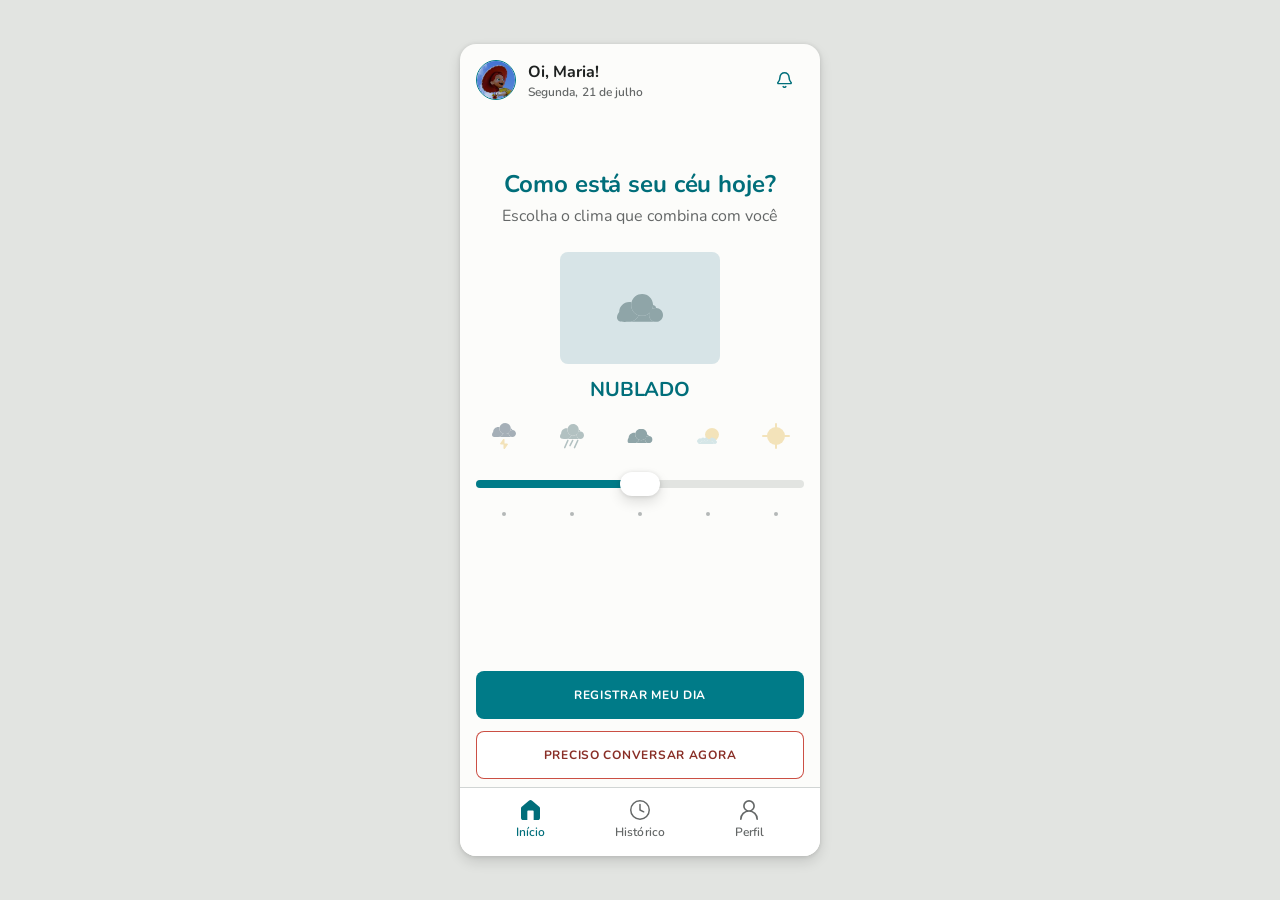
==== index.html @ e73f91fc "Initial prototype of Nexus student app Static HTML/CSS/JS prototype with design system theme layers," ====
<!DOCTYPE html>
<html lang="pt-BR">
  <head>
    <meta charset="utf-8" />
    <meta name="viewport" content="width=device-width, initial-scale=1, viewport-fit=cover" />
    <title>Nexus · App do aluno — protótipo</title>

    <link rel="preconnect" href="https://fonts.googleapis.com" />
    <link rel="preconnect" href="https://fonts.gstatic.com" crossorigin />
    <link
      href="https://fonts.googleapis.com/css2?family=Nunito:wght@400;600;700;800&display=swap"
      rel="stylesheet"
    />

    <!-- Camadas do sistema, na ordem do contrato: primitives -> semantic ->
         tipografia da superfície. O app é Nunito; typography-dashboard.css
         NÃO entra aqui, é outro produto. -->
    <link rel="stylesheet" href="theme/primitives.css" />
    <link rel="stylesheet" href="theme/semantic.css" />
    <link rel="stylesheet" href="theme/typography-app.css" />
    <link rel="stylesheet" href="theme/illustration.css" />
    <link rel="stylesheet" href="styles/app.css" />
  </head>

  <body>
    <div class="device">
      <div class="app">
        <!-- ============================================================
             Início
             ============================================================ -->
        <section class="screen" id="screen-inicio" data-screen="inicio" data-active>
          <div class="screen__body">
            <!-- Vista 1: escolher o clima -->
            <div class="view" data-view="picker">
            <header class="app-bar">
              <div class="app-bar__identity">
                <div class="avatar avatar--photo" aria-hidden="true">
                  <img src="assets/img/avatar-maria.jpg" alt="" />
                </div>
                <div class="app-bar__greeting">
                  <span class="app-heading-3">Oi, Maria!</span>
                  <span class="app-bar__date app-caption-md" id="today">Segunda, 21 de julho</span>
                </div>
              </div>
              <button class="btn btn--tertiary" type="button" data-action="notifications" aria-label="Notificações">
                <span class="icon icon--bell" aria-hidden="true"></span>
              </button>
            </header>

            <div class="checkin">
              <div class="checkin__main">
                <div class="checkin__intro">
                  <h1 class="checkin__title app-heading-1">Como está seu céu hoje?</h1>
                  <p class="checkin__subtitle app-body-md">
                    Escolha o clima que combina com você
                  </p>
                </div>

                <div class="checkin__picker">
                  <div class="checkin__state">
                    <!-- data-sky é setado por setStep(). Ele muda o peso do
                         fundo e o tipo de luz do card: a escada vai de
                         tempestade (mais fechado, luz só no raio) até céu
                         limpo (mais claro, luz voltando sempre).
                         O valor escrito aqui é o do meio da fila, que é
                         onde a página abre — evita o pisca antes do JS. -->
                    <div class="checkin__card" data-sky="cloudy">
                      <span class="checkin__sky" aria-hidden="true"></span>
                      <span class="checkin__shine" aria-hidden="true"></span>
                      <span class="weather weather--lg" data-weather-slot="current" data-size="lg"></span>
                    </div>
                    <p class="checkin__label app-heading-2" id="weather-label">Nublado</p>
                  </div>

                  <div class="checkin__control">
                    <div class="weather-row" id="weather-row"></div>

                    <!-- Slider, 158:71. O que recebe o toque é o frame de 48. -->
                    <div class="slider">
                      <div
                        class="slider__touch"
                        id="slider"
                        role="slider"
                        tabindex="0"
                        aria-label="Como está o seu céu hoje"
                        aria-valuemin="1"
                        aria-valuemax="5"
                        aria-valuenow="3"
                        aria-valuetext="Nublado"
                      >
                        <div class="slider__track"><div class="slider__fill" id="slider-fill"></div></div>
                        <div class="slider__knob" id="slider-knob"></div>
                      </div>
                      <div class="slider__steps" aria-hidden="true">
                        <span class="slider__step"></span>
                        <span class="slider__step"></span>
                        <span class="slider__step"></span>
                        <span class="slider__step"></span>
                        <span class="slider__step"></span>
                      </div>
                    </div>
                  </div>
                </div>
              </div>

              <div class="checkin__actions">
                <button class="btn btn--primary btn--block app-label-sm" type="button" data-action="register">
                  Registrar meu dia
                </button>
                <button class="btn btn--critical btn--block app-label-sm" type="button" data-action="sos">
                  Preciso conversar agora
                </button>
              </div>
            </div>
            </div>

            <!-- ------------------------------------------------------
                 Vista 2: comentário opcional — 205:716

                 Entra de baixo para cima por cima da vista anterior. É
                 etapa, não modal: a Tab Bar continua acessível e não há
                 fundo escurecido.
                 ------------------------------------------------------ -->
            <div class="view view--comment" data-view="comment" hidden>
              <div class="comment__bar">
                <button class="btn btn--tertiary app-label-sm" type="button" data-action="comment-skip">
                  Pular
                </button>
              </div>

              <div class="comment__field">
                <div class="comment__text">
                  <h1 class="comment__title app-heading-2" id="comment-title">
                    Deseja compartilhar algo que aconteceu nos últimos dias?
                  </h1>
                  <p class="comment__hint app-body-md">
                    Diminua o brilho do celular caso precise de mais privacidade
                  </p>
                </div>
                <div class="comment__input">
                  <textarea
                    class="textarea app-body-md"
                    id="comment-input"
                    rows="4"
                    aria-labelledby="comment-title"
                    aria-describedby="comment-status"
                    placeholder="Use suas próprias palavras, sinta-se livre para compartilhar"
                  ></textarea>
                  <!-- Disabled não é só cor: o porquê tem que estar em texto.
                       Fica colado no campo, não no botão: é o campo que
                       destrava o envio. -->
                  <p class="comment__status app-caption-md" id="comment-status">
                    Escreva uma mensagem para liberar o envio
                  </p>
                </div>
              </div>

              <div class="comment__submit">
                <button
                  class="btn btn--primary btn--block app-label-sm"
                  type="button"
                  data-action="comment-send"
                  id="comment-send"
                  disabled
                >
                  Enviar comentário
                </button>
              </div>
            </div>

            <!-- Vista 3: confirmado — 205:505

                 O palco da confirmação. Tudo que está aqui e não estava no
                 Figma é decoração de movimento — brilho, varredura de luz e
                 as três faíscas. Nada disso carrega informação: é tudo
                 aria-hidden e some inteiro em prefers-reduced-motion.

                 .done__orbit existe por um motivo técnico: a entrada e a
                 flutuação em loop são as duas transform, e duas animações
                 na mesma propriedade do mesmo elemento se anulam. Órbita
                 faz a entrada, a arte dentro dela flutua.

                 .done__escape é o que estoura PARA FORA do card. O
                 conteúdo dele é escrito pelo JS a cada registro porque
                 muda com o clima: faísca no céu limpo, nuvem e gota
                 conforme desce a rampa. -->
            <div class="done view" data-view="done" hidden>
              <div class="done__content">
                <div class="done__state">
                  <div class="done__stage" data-sky="clear">
                    <div class="done__card">
                      <span class="done__sky" aria-hidden="true"></span>
                      <span class="done__glow" aria-hidden="true"></span>
                      <span class="done__shine" aria-hidden="true"></span>
                      <span class="done__orbit">
                        <span class="weather weather--lg" data-weather-slot="done" data-size="lg"></span>
                      </span>
                    </div>
                    <span class="done__escape" id="done-escape" aria-hidden="true"></span>
                  </div>
                  <p class="done__label app-heading-2" id="done-label">Céu limpo</p>
                </div>

                <div class="done__text app-body-md">
                  <p>Seu dia foi registrado!</p>
                  <p id="done-streak">Já são 12 dias de sequência.<br />Parabéns pela força!</p>
                </div>

                <div class="done__actions">
                  <button class="btn btn--primary btn--block app-label-sm" type="button" data-action="home">
                    Retornar para o início
                  </button>
                  <button class="btn btn--tertiary btn--block app-label-sm" type="button" data-action="redo">
                    Mudar meu registro
                  </button>
                </div>
              </div>
            </div>
          </div>
        </section>

        <!-- ============================================================
             Histórico
             ============================================================ -->
        <section class="screen" id="screen-historico" data-screen="historico">
          <div class="screen__body">
            <!-- ------------------------------------------------------
                 Trava do histórico

                 O histórico é a única tela que guarda o passado: os
                 climas de todos os dias e os comentários escritos nos
                 dias ruins. O celular do aluno passa de mão em mão na
                 escola e em casa — por isso ESTA tela pede senha e as
                 outras não. Registrar o dia e pedir ajuda continuam a
                 um toque: o que se protege é o que já foi contado,
                 nunca o socorro.

                 Protótipo: a senha é 1234 e está no JS, à vista.
                 Isto é a maquete da trava, não a trava — na versão
                 real quem confere a senha é o servidor, e o que ele
                 guarda é o hash dela, nunca o número.
                 ------------------------------------------------------ -->
            <div class="vault" data-vault="lock">
              <div class="vault__intro">
                <span class="vault__badge" aria-hidden="true">
                  <span class="icon icon--md icon--lock"></span>
                </span>
                <h1 class="vault__title app-heading-2">Só você entra aqui</h1>
                <p class="vault__hint app-body-md">
                  Digite seus 4 números para abrir o histórico
                </p>
              </div>

              <div class="vault__entry">
                <!-- Os pontos são imagem de um valor só, não quatro
                     campos: por isso role="img" com o label reescrito a
                     cada tecla, em vez de quatro elementos que o leitor
                     de tela teria de percorrer. -->
                <div class="vault__dots" id="pin-dots" role="img" aria-label="Nenhum número digitado">
                  <span class="pin-dot"></span>
                  <span class="pin-dot"></span>
                  <span class="pin-dot"></span>
                  <span class="pin-dot"></span>
                </div>
                <!-- Reservado no layout desde o começo: o erro não pode
                     empurrar o teclado para baixo no exato momento em
                     que o dedo já está indo para a tecla. -->
                <p class="vault__status app-caption-md" id="pin-status"></p>
              </div>

              <div class="keypad" id="keypad" role="group" aria-label="Teclado numérico"></div>

              <button
                class="btn btn--tertiary btn--block app-label-sm"
                type="button"
                data-action="pin-forgot"
              >
                Esqueci minha senha
              </button>
            </div>

            <!-- A lista só existe depois da senha. Ela é quem rola,
                 não o corpo da tela: a trava tem altura fixa. -->
            <div class="vault vault--open" data-vault="list" hidden>
              <h1 class="section-title app-heading-1">Histórico</h1>
              <ul class="history" id="history-list"></ul>
            </div>
          </div>
        </section>

        <!-- ============================================================
             Perfil
             ============================================================ -->
        <section class="screen" id="screen-perfil" data-screen="perfil">
          <div class="screen__body">
            <h1 class="section-title app-heading-1">Perfil</h1>
            <div class="profile">
              <div class="profile__head">
                <div class="avatar avatar--photo" aria-hidden="true">
                  <img src="assets/img/avatar-maria.jpg" alt="" />
                </div>
                <div class="app-bar__greeting">
                  <span class="app-heading-2">Maria Souza</span>
                  <span class="app-bar__date app-caption-md">9º ano · Turma B</span>
                </div>
              </div>
              <div class="profile__rows">
                <div class="profile__row app-body-md">
                  <span>Psicóloga</span><span>Ana Ribeiro</span>
                </div>
                <div class="profile__row app-body-md">
                  <span>Próximo encontro</span><span>Quinta, 24 de julho</span>
                </div>
                <div class="profile__row app-body-md">
                  <span>Registros seguidos</span><span id="streak">4 dias</span>
                </div>
              </div>
              <button class="btn btn--critical btn--block app-label-sm" type="button" data-action="sos">
                Preciso conversar agora
              </button>
            </div>
          </div>
        </section>

        <!-- ============================================================
             Tab Bar — 155:28. Fora do container de margem: é borda a borda.
             ============================================================ -->
        <nav class="tab-bar" aria-label="Navegação principal">
          <button class="tab-item" type="button" data-tab="inicio" aria-current="page">
            <span class="icon icon--md icon--house" aria-hidden="true"></span>
            <span class="app-caption-md">Início</span>
          </button>
          <button class="tab-item" type="button" data-tab="historico">
            <span class="icon icon--md icon--clock" aria-hidden="true"></span>
            <span class="app-caption-md">Histórico</span>
          </button>
          <button class="tab-item" type="button" data-tab="perfil">
            <span class="icon icon--md icon--user" aria-hidden="true"></span>
            <span class="app-caption-md">Perfil</span>
          </button>
        </nav>
      </div>

      <!-- SOS — 253:611

           O pedido de ajuda não sai num toque só: o aluno escreve antes o
           que está acontecendo, e é esse texto que vai junto com o aviso
           para a psicóloga. Por isso o envio nasce desabilitado. -->
      <div class="sheet" id="sos" role="dialog" aria-modal="true" aria-labelledby="sos-title" aria-describedby="sos-body">
        <div class="sheet__panel">
          <div class="sheet__text">
            <h2 class="sheet__title app-heading-2" id="sos-title">Conversar agora</h2>
            <p class="sheet__body app-body-md" id="sos-body">
              Vamos avisar ao psicólogo responsável que você precisa conversar com ele(a).
            </p>
          </div>

          <div class="sheet__field">
            <p class="sheet__label app-body-md" id="sos-label">
              Antes disso, dê alguns detalhes sobre o que está acontecendo com você
            </p>
            <textarea
              class="textarea app-body-md"
              id="sos-input"
              rows="4"
              aria-labelledby="sos-label"
              aria-describedby="sos-status"
              placeholder="Use suas próprias palavras, sinta-se livre para compartilhar"
            ></textarea>
            <!-- Disabled não é só cor: o porquê tem que estar em texto. -->
            <p class="sheet__status app-caption-md" id="sos-status">
              Escreva uma mensagem para liberar o envio
            </p>
          </div>

          <div class="sheet__actions">
            <button
              class="btn btn--primary btn--block app-label-sm"
              type="button"
              data-action="sos-confirm"
              id="sos-send"
              disabled
            >
              Enviar mensagem
            </button>
            <button class="btn btn--tertiary btn--block app-label-sm" type="button" data-action="sos-close">
              Voltar
            </button>
          </div>
        </div>
      </div>

      <p class="visually-hidden" role="status" aria-live="polite" id="live"></p>
    </div>

    <script src="scripts/app.js"></script>
  </body>
</html>
---- theme/primitives.css ----
/* Primitives — Nexus
 * Gerado a partir das variáveis do Figma (collection Primitives, mode Default).
 * Camada base: valores crus. Não usar direto em componentes —
 * consumir via tokens semânticos.
 */

:root {
  /* ---------------------------------------------------------------
   * Color / Brand
   * --------------------------------------------------------------- */
  --brand-10: #f9fcfd;
  --brand-50: #e3eff1;
  --brand-100: #d3e8ea;
  --brand-200: #a7ccd2;
  --brand-300: #7bb1b9;
  --brand-400: #4d96a0;
  --brand-500: #007b88;
  --brand-600: #006e7a;
  --brand-700: #01616c;
  --brand-800: #01555e;
  --brand-900: #004950;
  --brand-1000: #003239;

  /* ---------------------------------------------------------------
   * Color / Neutral
   * --------------------------------------------------------------- */
  --neutral-0: #ffffff;
  --neutral-10: #fcfcfa;
  --neutral-50: #f5f3ef;
  --neutral-100: #e2e4e1;
  --neutral-200: #d1d5d4;
  --neutral-300: #b4b8b7;
  --neutral-400: #999c9c;
  --neutral-500: #7e8181;
  --neutral-600: #646767;
  --neutral-700: #4b4f4e;
  --neutral-800: #343736;
  --neutral-900: #1e2120;
  --neutral-1000: #0a0d0c;

  /* ---------------------------------------------------------------
   * Color / Green
   * --------------------------------------------------------------- */
  --green-10: #f9fdfa;
  --green-50: #d6ffdd;
  --green-100: #c1f1ca;
  --green-200: #a0d9ab;
  --green-300: #7dc08b;
  --green-400: #5ca96e;
  --green-500: #389252;
  --green-600: #297840;
  --green-700: #1b6031;
  --green-800: #0d4a22;
  --green-900: #023414;
  --green-1000: #001f06;

  /* ---------------------------------------------------------------
   * Color / Orange
   * --------------------------------------------------------------- */
  --orange-10: #fefbf7;
  --orange-50: #ffe9c2;
  --orange-100: #ffd6aa;
  --orange-200: #faba85;
  --orange-300: #e49b5d;
  --orange-400: #d07f32;
  --orange-500: #bb6300;
  --orange-600: #9b4f00;
  --orange-700: #7e3d00;
  --orange-800: #632c00;
  --orange-900: #481b00;
  --orange-1000: #2d0b00;

  /* ---------------------------------------------------------------
   * Color / Red
   * --------------------------------------------------------------- */
  --red-10: #fffaf9;
  --red-50: #ffe0d6;
  --red-100: #ffcdc2;
  --red-200: #ffaea2;
  --red-300: #f38e81;
  --red-400: #df6f62;
  --red-500: #cb4f44;
  --red-600: #a83d34;
  --red-700: #892e26;
  --red-800: #6c1e19;
  --red-900: #4f100c;
  --red-1000: #320302;

  /* ---------------------------------------------------------------
   * Number / Radius
   * --------------------------------------------------------------- */
  --radius-0: 0px;
  --radius-2: 2px;
  --radius-4: 4px;
  --radius-8: 8px;
  --radius-12: 12px;
  --radius-16: 16px;
  --radius-24: 24px;
  --radius-full: 9999px;

  /* ---------------------------------------------------------------
   * Number / Spacing
   * --------------------------------------------------------------- */
  --spacing-2: 2px;
  --spacing-4: 4px;
  --spacing-8: 8px;
  --spacing-10: 10px;
  --spacing-12: 12px;
  --spacing-16: 16px;
  --spacing-20: 20px;
  --spacing-24: 24px;
  --spacing-32: 32px;
  --spacing-40: 40px;
  --spacing-48: 48px;
  --spacing-64: 64px;
  --spacing-80: 80px;
  --spacing-96: 96px;
  --spacing-128: 128px;

  /* ---------------------------------------------------------------
   * Number / Breakpoint
   *
   * Único breakpoint do sistema. Até 16/08/2026 ele era o corte da
   * tipografia do dashboard — acima de 1024 valia o mode Desktop,
   * abaixo o Mobile. A escala virou única e a media query saiu, então
   * hoje NENHUM arquivo deste diretório consome este token.
   *
   * Fica porque `breakpoint/lg` continua na collection Primitives e o
   * layout do dashboard ainda vai precisar dele. Se voltar a ser usado
   * em media query, lembrar: CSS não aceita custom property ali, então
   * o 1024 vai aparecer literal e os dois precisam andar juntos.
   * --------------------------------------------------------------- */
  --breakpoint-lg: 1024px;
}
---- theme/typography-app.css ----
/* Typography · App — Nexus
 * Espelha 1:1 a collection "Typography · App" do Figma
 * (page DS - Foundations, board "App Typography Board" 97:2).
 *
 * Superfície: app do aluno e dos pais. Celular nativo + webapp. Nunito.
 * O dashboard do psicólogo NÃO usa nada daqui — ver typography-dashboard.css.
 *
 * Escala única: o app é só celular, não tem eixo de dispositivo.
 * Por isso não existe media query neste arquivo.
 *
 * REGRA DE NOME: caminho do Figma com "/" virando "-", com a superfície
 * na frente porque `size/body-md` também existe na collection do dashboard.
 */

:root {
  /* ---------------------------------------------------------------
   * font-family / font-weight
   *
   * São variables no Figma (`font-family/base`, `font-weight/*`,
   * bound em fontFamily/fontStyle nos 13 estilos). O valor no Figma é
   * o nome do estilo — na Nunito é "SemiBold"/"ExtraBold" SEM espaço,
   * diferente da Inter ("Semi Bold"). Por isso os pesos são variables
   * separadas por collection, e não um token compartilhado.
   * --------------------------------------------------------------- */
  --app-font-family-base: "Nunito", sans-serif;

  --app-font-weight-regular: 400;   /* Figma: Regular */
  --app-font-weight-semibold: 600;  /* Figma: SemiBold */
  --app-font-weight-bold: 700;      /* Figma: Bold */
  --app-font-weight-extrabold: 800; /* Figma: ExtraBold */

  /* ---------------------------------------------------------------
   * size
   * --------------------------------------------------------------- */
  --app-size-display-1: 40px;
  --app-size-display-2: 32px;
  --app-size-heading-1: 24px;
  --app-size-heading-2: 20px;
  /* Mesmo valor de `body-md`, e mesmo assim token próprio: heading-3 abre
     bloco e body-md corre no texto. Papéis diferentes não dividem token,
     senão mexer no tamanho do corpo arrasta o título junto. Fora da ordem
     decrescente da rampa de propósito — aqui a ordem é a dos nomes. */
  --app-size-heading-3: 16px;
  --app-size-body-lg: 18px;
  --app-size-body-md: 16px;
  --app-size-body-sm: 14px;
  --app-size-caption: 12px;

  /* ---------------------------------------------------------------
   * line-height
   * --------------------------------------------------------------- */
  --app-line-height-display-1: 48px;
  --app-line-height-display-2: 40px;
  --app-line-height-heading-1: 32px;
  --app-line-height-heading-2: 28px;
  --app-line-height-heading-3: 24px;
  --app-line-height-body-lg: 28px;
  --app-line-height-body-md: 24px;
  --app-line-height-body-sm: 20px;
  --app-line-height-caption: 16px;
}

/* -----------------------------------------------------------------
 * Estilos compostos
 *
 * `app/display/1` -> `.app-display-1`, `app/label/lg` -> `.app-label-lg`.
 *
 * Três pontos que não são arbitrários:
 *  - `.app-label-lg` é ExtraBold. É o peso do botão que dá o tom lúdico.
 *    Não usar em texto corrido.
 *  - `.app-caption-md` é SemiBold, não Regular. Em UI lúdica o texto
 *    pequeno precisa continuar firme.
 *  - `.app-label-sm` carrega `text-transform: uppercase`. Não é decoração:
 *    o estilo no Figma tem `textCase: UPPER`, então a regra é do token,
 *    não da tela. Não escrever o texto já em caixa alta no markup —
 *    quebra leitor de tela e impede voltar atrás em um lugar só.
 *
 * Piso de leitura do app: 14px. Nunito é mais macia que Inter em tamanho
 * pequeno — `--app-size-caption` (12px) só em texto curto e não essencial.
 * ----------------------------------------------------------------- */

.app-display-1,
.app-display-2,
.app-heading-1,
.app-heading-2,
.app-heading-3,
.app-body-lg,
.app-body-md,
.app-body-md-bold,
.app-body-sm,
.app-label-lg,
.app-label-md,
.app-label-sm,
.app-caption-md {
  font-family: var(--app-font-family-base);
}

.app-display-1 {
  font-weight: var(--app-font-weight-extrabold);
  font-size: var(--app-size-display-1);
  line-height: var(--app-line-height-display-1);
  letter-spacing: -0.015em;
}

.app-display-2 {
  font-weight: var(--app-font-weight-extrabold);
  font-size: var(--app-size-display-2);
  line-height: var(--app-line-height-display-2);
  letter-spacing: -0.01em;
}

.app-heading-1 {
  font-weight: var(--app-font-weight-bold);
  font-size: var(--app-size-heading-1);
  line-height: var(--app-line-height-heading-1);
  letter-spacing: -0.005em;
}

.app-heading-2 {
  font-weight: var(--app-font-weight-bold);
  font-size: var(--app-size-heading-2);
  line-height: var(--app-line-height-heading-2);
  letter-spacing: -0.0025em;
}

/* 16/24, o mesmo par de .app-body-md-bold — mas por tokens próprios, não
   pelos do corpo. O que separa os dois é o papel: heading abre bloco,
   body-md-bold enfatiza dentro do texto corrido. Coincidir hoje não é
   motivo para andarem amarrados amanhã.
   Este estilo nasceu depois da rampa, duplicado de `app/body/md-bold`, e
   por isso herdou os tokens do corpo — era o único da collection sem par
   próprio. Corrigido no Figma em 09/08/2026: `size/heading-3` e
   `line-height/heading-3` existem e o estilo está amarrado neles.
   Tracking 0: a rampa de título só fecha negativo acima de 20px. */
.app-heading-3 {
  font-weight: var(--app-font-weight-bold);
  font-size: var(--app-size-heading-3);
  line-height: var(--app-line-height-heading-3);
  letter-spacing: 0;
}

.app-body-lg {
  font-weight: var(--app-font-weight-regular);
  font-size: var(--app-size-body-lg);
  line-height: var(--app-line-height-body-lg);
  letter-spacing: 0;
}

.app-body-md {
  font-weight: var(--app-font-weight-regular);
  font-size: var(--app-size-body-md);
  line-height: var(--app-line-height-body-md);
  letter-spacing: 0;
}

.app-body-md-bold {
  font-weight: var(--app-font-weight-bold);
  font-size: var(--app-size-body-md);
  line-height: var(--app-line-height-body-md);
  letter-spacing: 0;
}

.app-body-sm {
  font-weight: var(--app-font-weight-regular);
  font-size: var(--app-size-body-sm);
  line-height: var(--app-line-height-body-sm);
  letter-spacing: 0;
}

.app-label-lg {
  font-weight: var(--app-font-weight-extrabold);
  font-size: var(--app-size-body-md);
  line-height: var(--app-line-height-body-md);
  letter-spacing: 0.005em;
}

.app-label-md {
  font-weight: var(--app-font-weight-bold);
  font-size: var(--app-size-body-sm);
  line-height: var(--app-line-height-body-sm);
  letter-spacing: 0.005em;
}

/* Único estilo do sistema com caixa alta obrigatória.
   Figma: app/label/sm, textCase UPPER. */
.app-label-sm {
  font-weight: var(--app-font-weight-bold);
  font-size: var(--app-size-caption);
  line-height: var(--app-line-height-caption);
  letter-spacing: 0.06em; /* Figma: +6% */
  text-transform: uppercase;
}

.app-caption-md {
  font-weight: var(--app-font-weight-semibold);
  font-size: var(--app-size-caption);
  line-height: var(--app-line-height-caption);
  letter-spacing: 0.005em;
}
---- theme/illustration.css ----
/* Illustration — Nexus
 * Espelha 1:1 a collection "Illustration" do Figma (mode Default).
 *
 * NÃO faz parte do contrato de interface. É a paleta das ilustrações de
 * clima do check-in (`Illustration / Weather`, 172:96) e de mais nada:
 * não usar cor de UI aqui, não usar estas cores em UI.
 *
 * As quatro nuvens são uma RAMPA DE SEVERIDADE — light → overcast →
 * rain → storm, escurecendo conforme o tempo piora. A mais clara é
 * brand/200: o céu mais leve é literalmente a marca. Mexer numa sem
 * mexer nas outras quebra a progressão.
 *
 * O amarelo do sol é o mesmo do raio da tempestade de propósito: é a
 * única luz que sobra no céu fechado.
 */

:root {
  --weather-sun: #e9c56d;

  --weather-cloud-light: #a7ccd2; /* = --brand-200 */
  --weather-cloud-overcast: #8fa5a8;
  --weather-cloud-rain: #5a7a7d;
  --weather-cloud-storm: #3d5467;
}
---- styles/app.css ----
/* Protótipo — App do aluno (Nexus)
 *
 * Consome APENAS a camada Semantic + Typography · App + Illustration.
 * Nenhum hex e nenhum px solto no lugar de var() — ver theme/README.md,
 * regra 4. As únicas medidas cruas aqui são as três que o próprio
 * sistema declara como geometria e não como espaçamento:
 *   · 44/48 de alvo de toque
 *   · 26 do padding lateral do Slider (recuo do knob + meio knob - meio ponto)
 *   · 12 do padding lateral da fila de clima (meio ícone alinhado ao knob)
 * ------------------------------------------------------------------ */

*,
*::before,
*::after {
  box-sizing: border-box;
}

html,
body {
  margin: 0;
  height: 100%;
}

body {
  background: var(--surface-muted);
  color: var(--text-primary);
  font-family: var(--app-font-family-base);
  -webkit-font-smoothing: antialiased;
  display: flex;
  align-items: center;
  justify-content: center;
}

button {
  font: inherit;
  color: inherit;
  margin: 0;
}

/* .checkin e .done são display:flex, e flex ganha do [hidden] do
   navegador. Sem isto as duas vistas aparecem empilhadas. */
[hidden] {
  display: none !important;
}

/* -------------------------------------------------------------------
 * Aparelho — só andaime de protótipo. Em 360 ou menos, some.
 * ------------------------------------------------------------------- */
.device {
  width: 360px;
  height: 812px;
  background: var(--surface-page);
  overflow: hidden;
  position: relative;
  border-radius: var(--radius-lg);
  box-shadow: var(--elevation-sm);
}

@media (max-width: 400px), (max-height: 840px) {
  .device {
    width: 100%;
    height: 100%;
    border-radius: var(--radius-none);
    box-shadow: none;
  }
}

/* -------------------------------------------------------------------
 * Estrutura da tela
 *
 * O respiro lateral é aplicado UMA vez, em .screen__body. A Tab Bar
 * fica FORA dele porque é borda a borda.
 * ------------------------------------------------------------------- */
.app {
  height: 100%;
  display: flex;
  flex-direction: column;
  padding-top: env(safe-area-inset-top, 0px);
}

.screen {
  flex: 1 0 0;
  min-height: 0;
  display: none;
  flex-direction: column;
  gap: var(--space-stack-sm);
}

.screen[data-active] {
  display: flex;
}

.screen__body {
  position: relative;
  flex: 1 0 0;
  min-height: 0;
  display: flex;
  flex-direction: column;
  /* Vale só para Histórico e Perfil, que não passam por .view. Na tela
     Início o corpo tem um filho só e o gap não faz nada. */
  gap: var(--space-stack-lg);
  /* O 8 embaixo é o respiro entre o conteúdo e a Tab Bar (Content
     Container termina 8 acima dela, 218:1653). Sem ele o botão
     "Preciso conversar agora" encosta na borda de cima da barra. */
  padding: var(--space-inset-md) var(--space-screen-margin) var(--space-inset-sm);
  /* hidden e não auto: a vista de comentário entra em translateY(100%)
     e, num contêiner rolável, esse deslocamento vira área rolável — era
     a barra de rolagem que piscava durante a animação. Quem rola, se
     precisar, é cada vista. */
  overflow: hidden;
}

/* Exceção: a lista do Histórico cresce sem teto, então ali a rolagem
   volta. Ela mora na vista da lista (.vault--open), não no corpo da
   tela — a trava tem altura fixa e não pode rolar junto. */

/* Uma vista por vez dentro do mesmo corpo de tela. */
.view {
  flex: 1 0 0;
  min-height: 0;
  display: flex;
  flex-direction: column;
  gap: var(--space-section);
}

/* -------------------------------------------------------------------
 * Cabeçalho
 * ------------------------------------------------------------------- */
.app-bar {
  display: flex;
  align-items: center;
  gap: var(--space-inline-lg);
}

.app-bar__identity {
  flex: 1 0 0;
  min-width: 0;
  display: flex;
  align-items: center;
  gap: var(--space-inline-md);
}

.avatar {
  width: 40px;
  height: 40px;
  flex: none;
  display: flex;
  align-items: center;
  justify-content: center;
  border-radius: var(--radius-pill);
  background: var(--surface-brand-subtle);
  color: var(--brand-1000);
}

/* Variante com foto. O enquadramento vem do Figma: a imagem é maior que
   o círculo e está deslocada, então não dá para usar object-fit — as
   porcentagens abaixo são as mesmas do nó 218:1656. */
.avatar--photo {
  position: relative;
  overflow: hidden;
  border: 1px solid var(--border-brand);
}

.avatar--photo img {
  position: absolute;
  width: 299.04%;
  height: 199.36%;
  left: -54.94%;
  top: -6.59%;
  max-width: none;
}

.app-bar__greeting {
  display: flex;
  flex-direction: column;
  min-width: 0;
}

.app-bar__date {
  color: var(--text-secondary);
}

/* -------------------------------------------------------------------
 * Button — 111:10
 *
 * Altura 48 em toda combinação, inclusive só-ícone (48×48): padding
 * inset/md (16) nos quatro lados + 16 de conteúdo, que é tanto
 * icon/size/sm quanto a caixa de linha de app/label/sm.
 * ------------------------------------------------------------------- */
.btn {
  display: inline-flex;
  align-items: center;
  justify-content: center;
  gap: var(--space-inline-sm);
  padding: var(--space-inset-md);
  border: 0;
  border-radius: var(--radius-md);
  background: transparent;
  cursor: pointer;
  min-height: 48px;
  transition: background-color 120ms ease, border-color 120ms ease;
}

.btn--block {
  display: flex;
  width: 100%;
}

/* O anel é sempre duas camadas com um respiro de superfície no meio —
   é o respiro que o faz funcionar sobre qualquer fundo. */
.btn:focus-visible {
  outline: none;
  box-shadow: 0 0 0 2px var(--surface-default), 0 0 0 5px var(--border-focus-ring);
}

.btn--primary {
  background: var(--surface-brand);
  color: var(--text-inverse);
}
.btn--primary:hover {
  background: var(--surface-brand-hover);
}
.btn--primary:active {
  background: var(--surface-brand-active);
}
.btn--primary:disabled {
  background: var(--surface-disabled);
  /* text/disabled sobre surface/disabled dá 1,87:1 — por isso secondary. */
  color: var(--text-secondary);
  cursor: not-allowed;
}

.btn--secondary {
  background: var(--surface-default);
  box-shadow: inset 0 0 0 1px var(--border-brand);
  color: var(--text-brand);
}
.btn--secondary:hover {
  background: var(--surface-subtle);
}
.btn--secondary:active {
  background: var(--surface-muted);
}

.btn--critical {
  background: var(--surface-default);
  /* border/critical (red/500) e NÃO border/critical-subtle: a borda é a
     única coisa que define este botão, e precisa dos 3:1 de 1.4.11. */
  box-shadow: inset 0 0 0 1px var(--border-critical);
  color: var(--text-critical);
}
.btn--critical:hover {
  background: var(--surface-critical);
}
.btn--critical:active {
  background: var(--surface-critical-strong);
}

/* Tertiary tem fill em hover e pressed de propósito: sem retorno ao
   toque o usuário bate duas vezes, e no celular hover nem existe. */
.btn--tertiary {
  color: var(--text-brand);
}
.btn--tertiary:hover {
  background: var(--surface-subtle);
}
.btn--tertiary:active {
  background: var(--surface-muted);
}

.btn--secondary:disabled,
.btn--critical:disabled,
.btn--tertiary:disabled {
  box-shadow: inset 0 0 0 1px var(--border-subtle);
  background: transparent;
  color: var(--text-disabled);
  cursor: not-allowed;
}

/* -------------------------------------------------------------------
 * Icon
 *
 * O SVG exportado do Figma vem com a cor fixa dentro do arquivo. Aqui
 * ele entra como máscara para a cor sair do token da superfície, como
 * manda a doc dos componentes Icon / *.
 *
 * Os SVGs vão embutidos como data URI, não por url("../assets/..."):
 * mask-image é buscada em modo CORS, e abrindo o HTML direto do disco
 * (file://) o navegador recusa o arquivo e o ícone some. A fonte de
 * cada um continua em assets/icons/ — mudou lá, regenera aqui.
 * ------------------------------------------------------------------- */
.icon {
  flex: none;
  display: block;
  width: var(--icon-size-sm);
  height: var(--icon-size-sm);
  background-color: currentColor;
  -webkit-mask: var(--icon-src) center / contain no-repeat;
  mask: var(--icon-src) center / contain no-repeat;
}

.icon--md {
  width: var(--icon-size-md);
  height: var(--icon-size-md);
}

.icon--bell {
  --icon-src: url("data:image/svg+xml,%3Csvg preserveAspectRatio='none' overflow='visible' width='13.3331' height='14.6666' viewBox='0 0 13.3331 14.6666' fill='none' xmlns='http://www.w3.org/2000/svg'%3E%3Cpath d='M5.51151 13.3333C5.62854 13.536 5.79686 13.7043 5.99954 13.8213C6.20223 13.9383 6.43214 13.9999 6.66618 13.9999C6.90022 13.9999 7.13013 13.9383 7.33282 13.8213C7.5355 13.7043 7.70382 13.536 7.82085 13.3333M0.840847 9.55067C0.753756 9.64612 0.696283 9.76483 0.675417 9.89235C0.654551 10.0199 0.671193 10.1507 0.723318 10.2689C0.775442 10.3872 0.860803 10.4877 0.969017 10.5583C1.07723 10.6289 1.20363 10.6666 1.33285 10.6667H11.9995C12.1287 10.6667 12.2551 10.6292 12.3634 10.5587C12.4717 10.4883 12.5572 10.3878 12.6094 10.2697C12.6617 10.1515 12.6785 10.0207 12.6578 9.89319C12.6371 9.76566 12.5798 9.64689 12.4928 9.55133C11.6062 8.63733 10.6662 7.666 10.6662 4.66667C10.6662 3.6058 10.2448 2.58838 9.49461 1.83824C8.74446 1.08809 7.72705 0.666667 6.66618 0.666667C5.60531 0.666667 4.5879 1.08809 3.83775 1.83824C3.08761 2.58838 2.66618 3.6058 2.66618 4.66667C2.66618 7.666 1.72551 8.63733 0.840847 9.55067Z' stroke='%23006E7A' stroke-width='1.33333' stroke-linecap='round' stroke-linejoin='round'/%3E%3C/svg%3E"); /* bell.svg */
}
.icon--house {
  --icon-src: url("data:image/svg+xml,%3Csvg preserveAspectRatio='none' overflow='visible' width='15.7891' height='16.6667' viewBox='0 0 15.7891 16.6667' fill='none' xmlns='http://www.w3.org/2000/svg'%3E%3Cpath fill-rule='evenodd' clip-rule='evenodd' d='M0.162968 6.27896C0.0555546 6.51045 -6.11218e-05 6.76259 5.04082e-08 7.01779V14.9123C5.04082e-08 15.3776 0.184832 15.8238 0.513835 16.1528C0.842838 16.4818 1.28906 16.6667 1.75434 16.6667H5.26302V9.6493C5.26302 9.41666 5.35544 9.19355 5.51994 9.02905C5.68444 8.86454 5.90756 8.77213 6.1402 8.77213H9.64888C9.88152 8.77213 10.1046 8.86454 10.2691 9.02905C10.4336 9.19355 10.526 9.41666 10.526 9.6493V16.6667H14.0347C14.5 16.6667 14.9462 16.4818 15.2752 16.1528C15.6042 15.8238 15.7891 15.3776 15.7891 14.9123V7.01779C15.7891 6.76259 15.7335 6.51045 15.6261 6.27896C15.5187 6.04747 15.3621 5.8422 15.1672 5.67747L9.02696 0.414445C8.71032 0.146828 8.30913 0 7.89454 0C7.47995 0 7.07876 0.146828 6.76211 0.414445L0.621914 5.67747C0.427005 5.8422 0.270381 6.04747 0.162968 6.27896Z' fill='%23006E7A'/%3E%3C/svg%3E"); /* house.svg */
}
.icon--clock {
  --icon-src: url("data:image/svg+xml,%3Csvg preserveAspectRatio='none' overflow='visible' width='18' height='18' viewBox='0 0 18 18' fill='none' xmlns='http://www.w3.org/2000/svg'%3E%3Cpath d='M9 4V9L12.3333 10.6667M17.3333 9C17.3333 13.6024 13.6024 17.3333 9 17.3333C4.39763 17.3333 0.666667 13.6024 0.666667 9C0.666667 4.39763 4.39763 0.666667 9 0.666667C13.6024 0.666667 17.3333 4.39763 17.3333 9Z' stroke='%23646767' stroke-width='1.33333' stroke-linecap='round' stroke-linejoin='round'/%3E%3C/svg%3E"); /* clock.svg */
}
.icon--user {
  --icon-src: url("data:image/svg+xml,%3Csvg preserveAspectRatio='none' overflow='visible' width='16.2963' height='18.1481' viewBox='0 0 16.2963 18.1481' fill='none' xmlns='http://www.w3.org/2000/svg'%3E%3Cpath d='M8.14815 10C10.705 10 12.7778 7.92724 12.7778 5.37037C12.7778 2.8135 10.705 0.740741 8.14815 0.740741C5.59127 0.740741 3.51852 2.8135 3.51852 5.37037C3.51852 7.92724 5.59127 10 8.14815 10ZM8.14815 10C10.1127 10 11.9968 10.7804 13.386 12.1696C14.7751 13.5587 15.5556 15.4428 15.5556 17.4074M8.14815 10C6.18358 10 4.29948 10.7804 2.91032 12.1696C1.52116 13.5587 0.740741 15.4428 0.740741 17.4074' stroke='%23646767' stroke-width='1.48148' stroke-linecap='round' stroke-linejoin='round'/%3E%3C/svg%3E"); /* user-round.svg */
}
.icon--lock {
  --icon-src: url("data:image/svg+xml,%3Csvg preserveAspectRatio='none' overflow='visible' width='20' height='22' viewBox='0 0 20 22' fill='none' xmlns='http://www.w3.org/2000/svg'%3E%3Cpath d='M5 10V6C5 3.23858 7.23858 1 10 1C12.7614 1 15 3.23858 15 6V10M3 10H17C18.1046 10 19 10.8954 19 12V19C19 20.1046 18.1046 21 17 21H3C1.89543 21 1 20.1046 1 19V12C1 10.8954 1.89543 10 3 10Z' stroke='%23006E7A' stroke-width='2' stroke-linecap='round' stroke-linejoin='round'/%3E%3C/svg%3E"); /* lock.svg */
}
.icon--delete {
  --icon-src: url("data:image/svg+xml,%3Csvg preserveAspectRatio='none' overflow='visible' width='22' height='16' viewBox='0 0 22 16' fill='none' xmlns='http://www.w3.org/2000/svg'%3E%3Cpath d='M19 1H8L1 8L8 15H19C20.1046 15 21 14.1046 21 13V3C21 1.89543 20.1046 1 19 1Z' stroke='%23646767' stroke-width='2' stroke-linecap='round' stroke-linejoin='round'/%3E%3Cpath d='M17 5L11 11M11 5L17 11' stroke='%23646767' stroke-width='2' stroke-linecap='round' stroke-linejoin='round'/%3E%3C/svg%3E"); /* delete.svg */
}

/* -------------------------------------------------------------------
 * Check-in
 * ------------------------------------------------------------------- */
.checkin {
  flex: 1 0 0;
  min-height: 0;
  display: flex;
  flex-direction: column;
  justify-content: center;
  gap: var(--space-stack-sm);
}

.checkin__main {
  flex: 1 0 0;
  min-height: 0;
  display: flex;
  flex-direction: column;
  gap: var(--space-stack-xl);
}

.checkin__intro {
  display: flex;
  flex-direction: column;
  align-items: center;
  gap: var(--space-stack-xs);
}

/* A pergunta é uma frase só, em text/brand inteira. O 'hoje' já foi
   destacado em verde; agora não há ênfase de cor dentro dela. */
.checkin__title {
  margin: 0;
  text-align: center;
  color: var(--text-brand);
}

.checkin__subtitle {
  margin: 0;
  text-align: center;
  color: var(--text-secondary);
}

.checkin__picker {
  display: flex;
  flex-direction: column;
  gap: var(--space-stack-lg);
}

.checkin__state {
  display: flex;
  flex-direction: column;
  align-items: center;
  gap: var(--space-stack-md);
  align-self: center;
}

.checkin__card {
  position: relative;
  display: flex;
  align-items: center;
  justify-content: center;
  /* 48 lateral é enquadramento da ilustração de 64, não espaçamento de
     layout — por isso fica em px e não sai de space/*. Largura cai por
     conta: 64 + 96 = 160. */
  padding: var(--space-inset-xl) 48px;
  border-radius: var(--radius-md);
  background: var(--surface-brand-subtle);
  overflow: hidden;
}

/* -------------------------------------------------------------------
 * O céu do card — peso e luz por clima
 *
 * O card deixa de ser uma caixa e passa a ser o céu em volta do
 * desenho. A escada é a mesma da rampa de severidade, e ela é
 * emocional antes de ser gráfica:
 *
 *   céu limpo      mais claro e quente. A luz varre o card a cada 6s:
 *                  ela SEMPRE volta
 *   sol entre n.   ainda claro, mas a luz passa mais fraca e mais
 *                  espaçada — 9s entre uma e outra
 *   nublado        cinza por cima. Não há mais varredura: só um brilho
 *                  difuso respirando ao longe
 *   chuva          mais fechado e mais frio. O mesmo brilho, quase
 *                  apagado
 *   tempestade     o mais pesado, e sem nenhuma luz de ambiente. A
 *                  única que sobra é o raio — o mesmo amarelo do sol,
 *                  como já diz illustration.css
 *
 * NENHUM clima é pintado como erro. Vermelho e o resto da paleta de
 * intenção ficam fora daqui de propósito: a criança não está errada
 * por estar em tempestade, e cor de alarme diria que está. O peso vem
 * da própria rampa das nuvens.
 *
 * A ressalva de contrato: estas duas camadas usam cor de
 * `illustration.css` sobre uma superfície de UI. Elas são cenário da
 * ilustração, não chrome — o fundo do card continua sendo
 * --surface-brand-subtle, e o que muda é uma camada de desenho por
 * cima. Se o time preferir, isto vira um token de superfície de cena
 * no Figma e some daqui.
 * ------------------------------------------------------------------- */
.checkin__sky {
  position: absolute;
  inset: 0;
  background-color: var(--weather-sun);
  opacity: 0;
  /* Arrastar o slider atravessa a rampa inteira: sem a transição, o
     céu pisca de estado em estado. */
  transition: background-color 260ms ease, opacity 260ms ease;
}

.checkin__card[data-sky="clear"] .checkin__sky {
  background-color: var(--weather-sun);
  opacity: 0.16;
}

.checkin__card[data-sky="partly"] .checkin__sky {
  background-color: var(--weather-sun);
  opacity: 0.08;
}

.checkin__card[data-sky="cloudy"] .checkin__sky {
  background-color: var(--weather-cloud-overcast);
  opacity: 0.14;
}

.checkin__card[data-sky="rain"] .checkin__sky {
  background-color: var(--weather-cloud-rain);
  opacity: 0.18;
}

/* 0.24 e não mais: a nuvem da tempestade é desta mesma cor, e o fundo
   subindo demais engoliria o desenho. Fechado, não apagado. */
.checkin__card[data-sky="storm"] .checkin__sky {
  background-color: var(--weather-cloud-storm);
  opacity: 0.24;
}

/* A faixa de luz é a mesma da confirmação — mesmo ângulo, mesma
   duração de passagem. Lá ela celebra uma vez; aqui ela volta, e o
   intervalo entre as voltas é o que conta o estado. */
.checkin__shine {
  position: absolute;
  inset: 0;
  background: linear-gradient(
    100deg,
    transparent 38%,
    var(--surface-default) 50%,
    transparent 62%
  );
  opacity: 0;
}

.checkin__card[data-sky="clear"] .checkin__shine {
  animation: sky-sweep-bright 6s 320ms ease-in-out infinite;
}

@keyframes sky-sweep-bright {
  0% {
    opacity: 0;
    transform: translateX(-100%);
  }
  4% {
    opacity: 0.55;
  }
  15% {
    opacity: 0;
    transform: translateX(100%);
  }
  100% {
    opacity: 0;
    transform: translateX(100%);
  }
}

.checkin__card[data-sky="partly"] .checkin__shine {
  animation: sky-sweep-soft 9s 320ms ease-in-out infinite;
}

@keyframes sky-sweep-soft {
  0% {
    opacity: 0;
    transform: translateX(-100%);
  }
  4% {
    opacity: 0.3;
  }
  14% {
    opacity: 0;
    transform: translateX(100%);
  }
  100% {
    opacity: 0;
    transform: translateX(100%);
  }
}

/* De nublado para baixo a luz não atravessa mais nada: vira clarão
   difuso vindo de cima, e só respira. */
.checkin__card[data-sky="cloudy"] .checkin__shine,
.checkin__card[data-sky="rain"] .checkin__shine {
  background: radial-gradient(120% 80% at 50% -10%, var(--surface-default), transparent 70%);
}

.checkin__card[data-sky="cloudy"] .checkin__shine {
  animation: sky-haze 12s ease-in-out infinite;
}

@keyframes sky-haze {
  0%,
  100% {
    opacity: 0.05;
  }
  50% {
    opacity: 0.16;
  }
}

.checkin__card[data-sky="rain"] .checkin__shine {
  animation: sky-haze-cold 15s ease-in-out infinite;
}

@keyframes sky-haze-cold {
  0%,
  100% {
    opacity: 0.03;
  }
  50% {
    opacity: 0.1;
  }
}

/* Tempestade não tem luz de ambiente. A do raio já está na ilustração,
   e ela é a única — tirar esta camada é a decisão, não um esquecimento. */
.checkin__card[data-sky="storm"] .checkin__shine {
  display: none;
}

.checkin__label {
  margin: 0;
  color: var(--text-brand);
  /* app/label/sm sobe para heading-2 aqui, como no Figma: é rótulo de
     estado, não de controle. A caixa alta continua vindo do token. */
  text-transform: uppercase;
}

.checkin__control {
  display: flex;
  flex-direction: column;
  gap: var(--space-stack-sm);
}

/* Padding lateral 12 = alinhamento geométrico: ícone de 32, metade 16,
   e o primeiro centro do slider é 28. 28 − 16 = 12. */
.weather-row {
  display: flex;
  align-items: center;
  justify-content: space-between;
  padding: 0 12px;
}

.weather-row__item {
  padding: 0;
  border: 0;
  background: none;
  cursor: pointer;
  border-radius: var(--radius-pill);
  opacity: 0.45;
  transition: opacity 120ms ease, transform 120ms ease;
}

.weather-row__item[aria-pressed="true"] {
  opacity: 1;
  transform: scale(1.05);
}

.weather-row__item:focus-visible {
  outline: none;
  box-shadow: 0 0 0 2px var(--surface-page), 0 0 0 5px var(--border-focus-ring);
}

.checkin__actions {
  display: flex;
  flex-direction: column;
  gap: var(--space-stack-md);
}

/* -------------------------------------------------------------------
 * Illustration / Weather — 172:96
 *
 * Desenhadas em 32 e escaladas por constraint. Os insets abaixo são os
 * do Figma, em %, justamente para escalar: o card da tela inicial usa
 * 64, exatamente 2×.
 * ------------------------------------------------------------------- */
/* display:block é obrigatório, não estilo: o elemento é um <span>, e
   inline ignora width/height — dentro do botão da fila (que não é
   flex) a ilustração colapsava para altura 0 e sumia. */
.weather {
  display: block;
  position: relative;
  width: 32px;
  height: 32px;
  flex: none;
}

.weather--lg {
  width: 64px;
  height: 64px;
}

.weather__art {
  position: absolute;
  display: block;
  width: 100%;
  height: 100%;
}

.weather--clear .weather__art {
  inset: 9.38% 6.25%;
  width: 87.5%;
  height: 81.24%;
}

.weather--partly .weather__art {
  inset: 23.44% 15.63%;
  width: 68.74%;
  height: 53.12%;
}

.weather--cloudy .weather__art {
  inset: 28% 13.89%;
  width: 72.22%;
  height: 44%;
}

.weather--rain .weather__art {
  inset: 13.83% 13.89% 42.16%;
  width: 72.22%;
  height: 44.01%;
}

.weather--storm .weather__art {
  inset: 9.37% 13.89%;
  width: 72.22%;
  height: 81.26%;
}

/* As três gotas da chuva: no Figma são retângulos girados 15°, não
   vetor. Aqui saem em SVG pelo mesmo motivo — precisam da cor da
   rampa (weather/cloud/rain) e de escalar junto. */
.weather__drops {
  position: absolute;
  inset: 0;
  width: 100%;
  height: 100%;
  color: var(--weather-cloud-rain);
}

/* -------------------------------------------------------------------
 * O céu vivo — uma animação por clima
 *
 * Cada um dos cinco se move do jeito do que ele é, e nenhum se move
 * como o outro:
 *
 *   céu limpo          respira MUITO devagar, quase parado, com um halo
 *                      que abre e fecha junto. Girar o sol lia como
 *                      calor; a intenção aqui é sossego
 *   sol entre nuvens   só a NUVEM navega. O sol fica parado atrás
 *   nublado            navega mais devagar, com uma segunda nuvem
 *                      cruzando atrás — é o peso do céu fechado
 *   chuva              a nuvem balança e as três gotas caem em fila
 *   tempestade         o raio cai meio segundo depois de entrar, e a
 *                      nuvem treme no susto
 *
 * TUDO AQUI É ESCOPADO EM .checkin__card. A ilustração do "done" tem a
 * coreografia dela e os 32px da fila não aguentam enfeite — o mesmo
 * componente aparece em três tamanhos e só o grande do check-in ganha
 * vida própria.
 *
 * O truque das duas animações na mesma linha: a entrada tem `both` e
 * termina em transform identidade; o loop entra com atraso igual à
 * duração dela. Enquanto a entrada roda o loop ainda não começou, e
 * quando o loop começa ele é o último da lista e ganha. Sem isso as
 * duas brigariam pela mesma propriedade.
 *
 * A troca de clima reinicia tudo de graça: setStep() reescreve o
 * innerHTML, então os elementos são outros e as animações nascem de
 * novo. É por isso que a entrada existe — ela é o "chegou" de cada
 * escolha no slider.
 * ------------------------------------------------------------------- */
@keyframes weather-in {
  from {
    opacity: 0;
    transform: scale(0.72);
  }
}

/* --- Céu limpo: sossego, não calor.
       Girar o sol dava movimento constante e leitura de energia — o
       oposto do estado. Aqui é uma respiração de 9s, a mais lenta da
       tela: a arte quase não sai do lugar e o halo abre e fecha no
       mesmo compasso. O que se vê é uma coisa parada respirando. --- */
.checkin__card .weather--clear .weather__art {
  animation:
    weather-in 320ms ease-out both,
    sun-calm 9s 320ms ease-in-out infinite;
}

@keyframes sun-calm {
  0%,
  100% {
    transform: scale(1);
  }
  50% {
    transform: scale(1.04);
  }
}

/* O mesmo 9s do desenho: os dois inspiram juntos. Amarelo de
   ilustração, não de UI — é a mesma luz do sol ali na frente. */
.checkin__card .weather--clear .weather__halo {
  animation: sun-aura 9s 320ms ease-in-out infinite;
}

@keyframes sun-aura {
  0%,
  100% {
    opacity: 0.14;
    transform: scale(0.9);
  }
  50% {
    opacity: 0.34;
    transform: scale(1.1);
  }
}

/* --- Sol entre nuvens: só a nuvem navega.
       As duas camadas entram juntas; o sail é só da de cima. Sol
       parado atrás é o que faz a nuvem parecer passar na frente dele —
       mover os dois juntos lia como a cena inteira escorregando. --- */
.checkin__card .weather--partly .weather__art {
  animation: weather-in 320ms ease-out both;
}

.checkin__card .weather--partly .weather__art--drift {
  animation:
    weather-in 320ms ease-out both,
    cloud-sail 6.5s 320ms ease-in-out infinite;
}

/* O vaivém passa pela identidade no 0% em vez de começar no extremo:
   com `alternate` o loop nasceria 4px fora do lugar e daria um pulinho
   no quadro em que a entrada acaba. Vale para os três que navegam. */
@keyframes cloud-sail {
  0%,
  100% {
    transform: translateX(0);
  }
  25% {
    transform: translateX(-4px);
  }
  75% {
    transform: translateX(4px);
  }
}

/* --- Nublado: mais lento e mais pesado que o "sol entre nuvens", e com
       uma segunda nuvem atravessando atrás. A parada é a diferença: céu
       fechado não corre. --- */
.checkin__card .weather--cloudy .weather__art {
  animation:
    weather-in 320ms ease-out both,
    cloud-drift 11s 320ms ease-in-out infinite;
}

@keyframes cloud-drift {
  0%,
  100% {
    transform: translateX(0) translateY(0);
  }
  25% {
    transform: translateX(-3px) translateY(1px);
  }
  75% {
    transform: translateX(3px) translateY(-1px);
  }
}

/* `both` não é enfeite: sem ele, durante os 320ms de atraso a nuvem de
   trás fica na posição de layout — parada, clara e no meio do card — e
   só então salta para fora. Era o vulto que aparecia e sumia na
   entrada. Com `backwards` ela já nasce fora da borda. */
.checkin__card .weather--cloudy .weather__ghost {
  animation: ghost-cross 14s 320ms linear infinite both;
}

/* A nuvem da frente vai no sentido contrário e mais rápido. As duas
   coisas juntas são o que faz a profundidade: o olho lê como perto o
   que atravessa mais depressa, e dois sentidos opostos separam os
   planos melhor do que qualquer sombra. Tamanho e opacidade maiores
   completam — perto é maior e mais definido. */
.checkin__card .weather--cloudy .weather__ghost--front {
  animation: ghost-cross-front 9s 320ms linear infinite both;
}

@keyframes ghost-cross-front {
  from {
    transform: translateX(200%);
  }
  to {
    transform: translateX(-200%);
  }
}

/* ±225% e não ±100%: a nuvem tem 46 de largura dentro de um card de
   156, e só nessa distância ela está inteira fora da borda quando o
   ciclo reinicia. Com menos, o corte do loop aparece em tela. */
@keyframes ghost-cross {
  from {
    transform: translateX(-225%);
  }
  to {
    transform: translateX(225%);
  }
}

/* --- Chuva: a nuvem balança curto e as gotas caem em fila. As gotas já
       eram elementos separados (os três <line> do SVG), então aqui cada
       uma cai no seu tempo. --- */
.checkin__card .weather--rain .weather__art {
  animation:
    weather-in 320ms ease-out both,
    rain-bob 2.8s 320ms ease-in-out infinite;
}

@keyframes rain-bob {
  0%,
  100% {
    transform: translateY(0);
  }
  25% {
    transform: translateY(-1.5px);
  }
  75% {
    transform: translateY(1.5px);
  }
}

/* Dentro do SVG o px da transform vale unidade de viewBox: 4 aqui são
   4 de 32, o dobro em tela porque a arte grande é 64. */
.checkin__card .weather--rain .weather__drops line {
  animation: drop-fall 1.4s linear infinite;
}

.checkin__card .weather--rain .weather__drops line:nth-child(2) {
  animation-delay: 0.45s;
}

.checkin__card .weather--rain .weather__drops line:nth-child(3) {
  animation-delay: 0.9s;
}

@keyframes drop-fall {
  from {
    opacity: 0;
    transform: translateY(-3px);
  }
  25% {
    opacity: 1;
  }
  70% {
    opacity: 1;
  }
  to {
    opacity: 0;
    transform: translateY(5px);
  }
}

/* --- Tempestade: o raio cai LOGO — 500ms depois de entrar, não no
       meio do ciclo. Era o único céu que pedia paciência para mostrar
       o que fazia; agora o clarão abre a cena e o tremor vem no susto,
       logo atrás. Os dois compartilham o ciclo de 4.4s e o mesmo
       atraso, então continuam sincronizados a cada volta.

       É o único movimento seco da tela — os outros são todos curva,
       este tem corte. --- */
.checkin__card .weather--storm .weather__art {
  animation:
    weather-in 320ms ease-out both,
    storm-shake 4.4s 500ms ease-in-out infinite;
}

@keyframes storm-shake {
  0%,
  2%,
  20%,
  100% {
    transform: translateX(0) rotate(0deg);
  }
  5% {
    transform: translateX(-1.5px) rotate(-1.5deg);
  }
  9% {
    transform: translateX(1.5px) rotate(1.5deg);
  }
  13% {
    transform: translateX(-1px) rotate(-1deg);
  }
  17% {
    transform: translateX(0.5px) rotate(0.5deg);
  }
}

/* O raio brilha sozinho — é a camada storm-bolt.svg, separada da nuvem.
   Sem isto o amarelo sumia, e a conta explica por quê: o raio (#E9C56D)
   dá luminância 0,584 e o céu de tempestade resolvido (#bbcad0) dá
   0,574. São 1,02:1. A cor muda, o brilho não — e forma se lê por
   brilho. Aumentar a saturação do amarelo não resolveria nada.

   A saída é dar uma borda ESCURA ao raio, não clara: contra a cor da
   própria nuvem o amarelo salta 4,76:1. Então são duas camadas — um
   fio da cor da nuvem colado no contorno, que é o que recorta a forma,
   e um bloom amarelo largo por fora, que é a luz. O fio resolve o
   contraste; o bloom faz parecer raio e não adesivo. */
.weather__bolt {
  filter: drop-shadow(0 0 1.5px var(--weather-cloud-storm))
    drop-shadow(0 0 6px var(--weather-sun));
}

/* Tremor igual ao da nuvem (as duas camadas balançam juntas, senão o
   raio descola do desenho) mais o clarão próprio, no mesmo ciclo. */
.checkin__card .weather--storm .weather__bolt {
  animation:
    weather-in 320ms ease-out both,
    storm-shake 4.4s 500ms ease-in-out infinite,
    storm-strike 4.4s 500ms linear infinite;
}

/* Só o raio do halo cresce: a forma fica quieta e o que pulsa é a luz
   em volta dela. */
@keyframes storm-strike {
  0%,
  11%,
  100% {
    filter: drop-shadow(0 0 1.5px var(--weather-cloud-storm))
      drop-shadow(0 0 6px var(--weather-sun));
  }
  1.5% {
    filter: drop-shadow(0 0 2px var(--weather-cloud-storm))
      drop-shadow(0 0 14px var(--weather-sun));
  }
  3% {
    filter: drop-shadow(0 0 1.5px var(--weather-cloud-storm))
      drop-shadow(0 0 7px var(--weather-sun));
  }
  5% {
    filter: drop-shadow(0 0 2.5px var(--weather-cloud-storm))
      drop-shadow(0 0 18px var(--weather-sun));
  }
}

/* Dois tempos e não um: relâmpago real pisca, falha e volta. */
.checkin__card .weather--storm .weather__flash {
  animation: storm-flash 4.4s 500ms linear infinite;
}

@keyframes storm-flash {
  0%,
  11%,
  100% {
    opacity: 0;
  }
  1.5% {
    opacity: 0.6;
  }
  3% {
    opacity: 0.05;
  }
  5% {
    opacity: 0.75;
  }
}

/* -------------------------------------------------------------------
 * As três camadas de cenário. Existem só na ilustração grande do
 * check-in — weatherMarkup() não as escreve em mais lugar nenhum.
 * ------------------------------------------------------------------- */
/* Posição só por `inset`, nunca por transform de centralização: as três
   camadas animam transform, e um translate de layout seria apagado no
   primeiro quadro da animação. */
.weather__halo,
.weather__flash {
  position: absolute;
  inset: -25%;
  border-radius: var(--radius-pill);
  background: radial-gradient(closest-side, var(--weather-sun), transparent);
  opacity: 0;
}

/* O clarão do relâmpago nasce DENTRO da nuvem e acaba onde o raio
   começa. Centrado, ele acendia justamente atrás do raio — amarelo
   claro sobre amarelo claro — e apagava a forma no exato quadro em que
   ela deveria aparecer mais. Luz na nuvem, raio recortado contra ela. */
.weather__flash {
  inset: -35% -25% auto;
  height: 95%;
}

/* A nuvem de trás é a mesma de "nublado", mais apagada e mais alta —
   as medidas saem dos insets da arte, um pouco acima dela. */
.weather__ghost {
  position: absolute;
  display: block;
  inset: 12% 13.89% auto;
  width: 72.22%;
  height: 44%;
  opacity: 0.3;
}

/* A da frente: mais baixa, maior e mais opaca. 92 × 56 mantém a
   proporção do desenho (23,1 : 14,1) — esticar a nuvem entregaria na
   hora que é a mesma arte reaproveitada. */
.weather__ghost--front {
  top: 46%;
  left: 2%;
  width: 92%;
  height: 56%;
  opacity: 0.5;
}

/* -------------------------------------------------------------------
 * Slider — 158:71
 *
 * Percurso e passos: o knob (40×24) não encosta nas pontas, sobra 8 de
 * pista dos dois lados. Em 328 dá centros em 28/96/164/232/300. Aqui a
 * conta é a mesma, só em %, calculada no JS a partir da largura real.
 * ------------------------------------------------------------------- */
.slider {
  display: flex;
  flex-direction: column;
  gap: var(--space-stack-xs);
  overflow: hidden;
}

/* O que recebe o toque é ESTE frame de 48, não a pista de 8. */
.slider__touch {
  position: relative;
  height: 48px;
  cursor: grab;
  touch-action: none;
}

.slider__touch:active {
  cursor: grabbing;
}

.slider__track {
  position: absolute;
  inset: 50% 0 auto;
  transform: translateY(-50%);
  height: var(--spacing-8);
  border-radius: var(--radius-pill);
  background: var(--surface-muted);
  overflow: hidden;
}

.slider__fill {
  position: absolute;
  inset: 0 auto 0 0;
  background: var(--surface-brand);
  transition: width 160ms ease;
}

.slider__knob {
  position: absolute;
  top: 50%;
  transform: translateY(-50%);
  width: 40px;
  height: 24px;
  border-radius: var(--radius-pill);
  background: var(--surface-default);
  box-shadow: var(--elevation-sm);
  transition: left 160ms ease;
}

.slider__touch:focus-visible {
  outline: none;
}

.slider__touch:focus-visible .slider__knob {
  box-shadow: var(--elevation-sm), 0 0 0 2px var(--surface-default),
    0 0 0 5px var(--border-focus-ring);
}

/* 26 = recuo do knob (8) + metade do knob (20) − metade do ponto (2). */
.slider__steps {
  display: flex;
  align-items: center;
  justify-content: space-between;
  padding: 0 26px;
}

.slider__step {
  width: var(--spacing-4);
  height: var(--spacing-4);
  border-radius: var(--radius-pill);
  background: var(--border-strong);
}

/* -------------------------------------------------------------------
 * Tab Bar — 155:28
 *
 * Altura 72 = inset/sm em cima + 48 do item + inset/md embaixo. O
 * padding de baixo maior é onde mora o indicador de home do iOS.
 * ------------------------------------------------------------------- */
.tab-bar {
  display: flex;
  align-items: center;
  padding: var(--space-inset-sm) var(--space-inset-lg) var(--space-inset-md);
  background: var(--surface-default);
  border-top: 1px solid var(--border-default);
  padding-bottom: calc(var(--space-inset-md) + env(safe-area-inset-bottom, 0px));
}

.tab-item {
  flex: 1 0 0;
  min-width: 48px;
  min-height: 48px;
  display: flex;
  flex-direction: column;
  align-items: center;
  justify-content: center;
  gap: var(--space-stack-xs);
  padding: var(--space-inset-xs) var(--space-inset-sm);
  border: 0;
  background: none;
  cursor: pointer;
  color: var(--text-secondary);
}

/* Selecionado muda só a cor — ícone e rótulo juntos. Quem lê o estado
   de verdade é o aria-current. */
.tab-item[aria-current="page"] {
  color: var(--text-brand);
}

.tab-item:focus-visible {
  outline: none;
  border-radius: var(--radius-sm);
  box-shadow: 0 0 0 2px var(--surface-default), 0 0 0 5px var(--border-focus-ring);
}

/* -------------------------------------------------------------------
 * Comentário opcional — 205:716
 *
 * Sobe por cima da vista anterior, então é absoluta dentro do corpo da
 * tela: assim não empurra layout nem cria barra de rolagem durante a
 * animação. A Tab Bar fica fora e continua acessível — isto é etapa,
 * não modal, e por isso também não escurece o fundo.
 * ------------------------------------------------------------------- */
.view--comment {
  position: absolute;
  inset: 0;
  gap: var(--space-stack-md);
  padding: var(--space-inset-md) var(--space-screen-margin) var(--space-inset-md);
  background: var(--surface-page);
  /* Sem overflow aqui também: `auto` volta a criar barra — e ainda
     cortaria os 5px do anel de foco dos botões de largura cheia. */
  animation: view-up 490ms cubic-bezier(0.2, 0.8, 0.2, 1);
}

@keyframes view-up {
  from {
    transform: translateY(100%);
  }
}

/* Só o Pular, encostado à direita. */
.comment__bar {
  display: flex;
  align-items: center;
  justify-content: flex-end;
  gap: var(--space-inline-lg);
}

.comment__field {
  display: flex;
  flex-direction: column;
  gap: var(--space-inset-md);
}

.comment__text {
  display: flex;
  flex-direction: column;
  gap: var(--space-stack-xs);
}

.comment__title {
  margin: 0;
  color: var(--text-brand);
}

.comment__hint {
  margin: 0;
  color: var(--text-secondary);
}

/* Campo e aviso andam juntos: o aviso é legenda do campo, não do botão. */
.comment__input {
  display: flex;
  flex-direction: column;
  gap: var(--space-stack-xs);
}

.textarea {
  width: 100%;
  height: 129px;
  resize: none;
  padding: var(--space-inset-sm);
  border: 1px solid var(--border-default);
  border-radius: var(--radius-md);
  background: var(--surface-default);
  color: var(--text-primary);
  font-family: var(--app-font-family-base);
}

.textarea::placeholder {
  color: var(--text-disabled);
}

/* Contorno de CONTROLE em foco: border/default sozinho dá 1,5:1 e
   reprova 1.4.11 quando é ele que marca o campo ativo. */
.textarea:focus-visible {
  outline: none;
  border-color: var(--border-brand);
  box-shadow: 0 0 0 2px var(--surface-default), 0 0 0 5px var(--border-focus-ring);
}

.comment__submit {
  display: flex;
  flex-direction: column;
  gap: var(--space-stack-sm);
}

.comment__status {
  margin: 0;
  color: var(--text-secondary);
}

.comment__status[hidden] {
  display: none;
}

/* -------------------------------------------------------------------
 * Confirmação do check-in
 * ------------------------------------------------------------------- */
.done {
  flex: 1 0 0;
  display: flex;
  flex-direction: column;
  align-items: center;
  justify-content: center;
  gap: var(--space-section);
}

.done__content {
  width: 100%;
  display: flex;
  flex-direction: column;
  gap: var(--space-inset-lg);
}

.done__state {
  display: flex;
  flex-direction: column;
  align-items: center;
  gap: var(--space-stack-md);
}

/* Palco: só existe para o que voa ter de quem ser absoluto. Essas
   partículas estouram PARA FORA do card, então o palco não pode cortar
   nada — quem corta é o card, uma camada abaixo.
 *
 * O palco é também onde mora a rampa da cena. Um `data-sky` só, escrito
 * pelo JS, resolve quatro coisas de uma vez: a cor da nuvem que voa, o
 * tamanho do clarão, a força da luz e o peso do céu do card. A escada é
 * a mesma do card de seleção e vale a mesma leitura — a claridade vai
 * cedendo lugar à nuvem e à chuva, e nenhum clima é pintado como erro.
 * ------------------------------------------------------------------- */
.done__stage {
  position: relative;

  --done-cloud: var(--weather-cloud-light);
  --done-glow-peak: 0.9;
  --done-shine-peak: 0.55;
  --done-sky-tint: var(--weather-sun);
  --done-sky-opacity: 0.16;
}

.done__stage[data-sky="partly"] {
  --done-glow-peak: 0.62;
  --done-shine-peak: 0.34;
  --done-sky-opacity: 0.08;
}

.done__stage[data-sky="cloudy"] {
  --done-cloud: var(--weather-cloud-overcast);
  --done-glow-peak: 0.38;
  --done-shine-peak: 0.16;
  --done-sky-tint: var(--weather-cloud-overcast);
  --done-sky-opacity: 0.14;
}

.done__stage[data-sky="rain"] {
  --done-cloud: var(--weather-cloud-rain);
  --done-glow-peak: 0.22;
  --done-shine-peak: 0.1;
  --done-sky-tint: var(--weather-cloud-rain);
  --done-sky-opacity: 0.18;
}

/* Tempestade não tem clarão de pouso nem luz de ambiente — as duas
   camadas somem mais abaixo. O que sobra é o pisca do relâmpago e a
   faísca amarela, a mesma luz do raio. É decisão, não esquecimento. */
.done__stage[data-sky="storm"] {
  --done-cloud: var(--weather-cloud-storm);
  --done-sky-tint: var(--weather-cloud-storm);
  --done-sky-opacity: 0.24;
}

/* O céu do card, igual ao da seleção: camada de cenário por cima da
   superfície de marca, nunca no lugar dela. Mesma ressalva de contrato
   que está lá em cima — é cor de illustration.css, não de UI. */
.done__sky {
  position: absolute;
  inset: 0;
  background-color: var(--done-sky-tint);
  opacity: var(--done-sky-opacity);
}

/* O card aqui abraça a ilustração — 48 de lado em vez dos 156 fixos da
   tela de seleção. 48 é medida do desenho, não da escala de espaço.
   O overflow:hidden é o que faz a máscara da entrada da ilustração:
   ela começa fora da borda esquerda e nenhum elemento extra é preciso. */
.done__card {
  position: relative;
  display: flex;
  align-items: center;
  justify-content: center;
  padding: var(--space-inset-xl) 48px;
  border-radius: var(--radius-md);
  background: var(--surface-brand-subtle);
  overflow: hidden;
}

/* -------------------------------------------------------------------
 * Coreografia da confirmação
 *
 * Um tempo só, lido de cima para baixo. Os atrasos estão em cada regra
 * e formam esta ordem:
 *
 *   0ms    card abre com um pique curto
 *   180ms  ilustração voa de fora, inclinada, e endireita ao pousar
 *   620ms  clarão no pouso  ·  luz varre o card da esquerda para a direita
 *   700ms  três ou quatro peças estouram em volta e ficam vivas
 *   820ms  ilustração entra em flutuação e não para mais
 *   520ms+ rótulo, texto e botões sobem em cascata
 *
 * O TEMPO é o mesmo nos cinco céus — o que muda é do que a cena é
 * feita. Clarão e varredura vão perdendo força, e a faísca vai cedendo
 * lugar à nuvem e à gota, na mesma rampa do card de seleção. Ver
 * .done__stage acima (peso e luz) e .done__escape abaixo (o que voa).
 *
 * Tudo fecha em ~1,4s. Nada aqui é informação: o rótulo e o texto já
 * estão no DOM desde o primeiro quadro (a animação mexe em opacidade,
 * não em conteúdo) e o anúncio ao leitor de tela sai no mesmo instante
 * do registro, sem esperar a cena.
 *
 * Os px soltos daqui são geometria de desenho — distância de voo,
 * altura de flutuação, tamanho de faísca. Não são espaçamento e por
 * isso não saem da escala, mesma exceção do knob do Slider.
 * ------------------------------------------------------------------- */
.done__card {
  animation: done-card-in 420ms cubic-bezier(0.34, 1.56, 0.64, 1) both;
}

@keyframes done-card-in {
  from {
    opacity: 0;
    transform: scale(0.86);
  }
}

/* A entrada mora na órbita, a flutuação mora na arte. Se as duas
   ficassem no mesmo elemento, a segunda transform apagaria a primeira. */
.done__orbit {
  display: block;
  animation: done-art-fly 640ms 180ms cubic-bezier(0.34, 1.4, 0.64, 1) both;
}

/* -190% tira os 64 da arte mais os 48 de padding: começa fora da borda
   do card, não meio aparecida. A inclinação é o que dá o ar de "chegou
   voando" em vez de "escorregou". */
@keyframes done-art-fly {
  from {
    transform: translateX(-190%) rotate(-14deg);
  }
}

/* O seletor é por atributo de propósito: paintWeather() reescreve o
   className do span a cada registro, então classe usada como gancho de
   animação seria apagada no próximo check-in. */
.done [data-weather-slot="done"] {
  animation: done-float 3.4s 820ms ease-in-out infinite alternate both;
}

@keyframes done-float {
  to {
    transform: translateY(-6px);
  }
}

/* Clarão do pouso: nasce atrás da arte, abre e some. Branco de
   superfície, não cor de ilustração — é luz, não desenho. O pico vem da
   rampa: o céu limpo estoura, a chuva mal acende. */
.done__glow {
  position: absolute;
  width: 132px;
  height: 132px;
  border-radius: var(--radius-pill);
  background: radial-gradient(closest-side, var(--surface-default), transparent);
  opacity: 0;
  animation: done-glow 760ms 620ms ease-out both;
}

@keyframes done-glow {
  from {
    opacity: 0;
    transform: scale(0.45);
  }
  45% {
    opacity: var(--done-glow-peak);
  }
  to {
    opacity: 0;
    transform: scale(1.3);
  }
}

.done__stage[data-sky="storm"] .done__glow {
  display: none;
}

/* A varredura de luz — a faixa cruza o card da esquerda para a direita
   e o overflow do card corta as pontas. */
.done__shine {
  position: absolute;
  inset: 0;
  background: linear-gradient(
    100deg,
    transparent 38%,
    var(--surface-default) 50%,
    transparent 62%
  );
  opacity: 0;
  animation: done-shine 900ms 380ms ease-in-out both;
}

@keyframes done-shine {
  from {
    opacity: 0;
    transform: translateX(-100%);
  }
  30% {
    opacity: var(--done-shine-peak);
  }
  to {
    opacity: 0;
    transform: translateX(100%);
  }
}

/* De nublado para baixo a luz não atravessa mais: vira clarão difuso
   vindo de cima, e só respira. Mesma troca do card de seleção — a
   diferença é que aqui ela fica, porque a cena de confirmação não sai
   da tela sozinha. */
.done__stage[data-sky="cloudy"] .done__shine,
.done__stage[data-sky="rain"] .done__shine {
  background: radial-gradient(120% 80% at 50% -10%, var(--surface-default), transparent 70%);
  animation: done-haze 7s 380ms ease-in-out infinite both;
}

@keyframes done-haze {
  from {
    opacity: 0;
  }
  20%,
  100% {
    opacity: calc(var(--done-shine-peak) * 0.35);
  }
  60% {
    opacity: var(--done-shine-peak);
  }
}

/* Tempestade troca a varredura pelo pisca do relâmpago: dois tempos,
   com falha no meio, igual ao da ilustração. É a única luz da cena. */
.done__stage[data-sky="storm"] .done__shine {
  background: radial-gradient(120% 90% at 50% -10%, var(--weather-sun), transparent 70%);
  animation: done-strike 4.4s 500ms linear infinite both;
}

@keyframes done-strike {
  0%,
  11%,
  100% {
    opacity: 0;
  }
  1.5% {
    opacity: 0.5;
  }
  3% {
    opacity: 0.04;
  }
  5% {
    opacity: 0.62;
  }
}

/* -------------------------------------------------------------------
 * O que voa para fora do card
 *
 * Três tipos, uma entrada só. Todos estouram no mesmo pique e depois
 * cada um vive do jeito do que é: a faísca pisca, a nuvem navega, a
 * gota cai. Quais aparecem em cada céu é a lista ESCAPE do JS.
 *
 * A camada não corta nada e não recebe toque: ela existe para as peças
 * terem coordenada, e as coordenadas são de propósito NEGATIVAS —
 * o estouro para fora é o gesto da cena.
 * ------------------------------------------------------------------- */
.done__escape {
  position: absolute;
  inset: 0;
  pointer-events: none;
}

.done__bit {
  position: absolute;
  opacity: 0;
  animation: done-bit-pop 520ms cubic-bezier(0.34, 1.56, 0.64, 1) both;
}

/* Faísca de quatro pontas. Amarelo da ilustração, não de UI: é a mesma
   luz do sol e do raio da tempestade — a que sobra em qualquer céu. */
.done__bit--spark {
  width: 14px;
  height: 14px;
  background: var(--weather-sun);
  clip-path: polygon(
    50% 0%,
    61% 39%,
    100% 50%,
    61% 61%,
    50% 100%,
    39% 61%,
    0% 50%,
    39% 39%
  );
  animation:
    done-bit-pop 520ms cubic-bezier(0.34, 1.56, 0.64, 1) both,
    done-spark-twinkle 2.4s ease-in-out infinite alternate;
}

/* Nuvem: corpo em pílula e dois montes em ::before/::after. É desenho
   de CSS e não a arte do Figma de propósito — a nuvem da ilustração
   reaparecendo em miniatura leria como cópia, e esta aqui é silhueta,
   não segundo desenho. A cor vem da rampa do palco. */
.done__bit--puff {
  width: 26px;
  height: 12px;
  border-radius: var(--radius-pill);
  background: var(--done-cloud);
  animation:
    done-bit-pop 520ms cubic-bezier(0.34, 1.56, 0.64, 1) both,
    done-puff-sail 6s ease-in-out infinite alternate;
}

.done__bit--puff::before,
.done__bit--puff::after {
  content: "";
  position: absolute;
  border-radius: var(--radius-pill);
  background: inherit;
}

.done__bit--puff::before {
  width: 15px;
  height: 15px;
  left: 4px;
  top: -7px;
}

.done__bit--puff::after {
  width: 10px;
  height: 10px;
  right: 4px;
  top: -5px;
}

/* Gota: mesma proporção e mesma inclinação de 15° das três do desenho
   da chuva, e a mesma cor da rampa. O `rotate` é propriedade separada
   justamente para não brigar com o transform das animações. */
.done__bit--drop {
  width: 3px;
  height: 11px;
  border-radius: var(--radius-pill);
  background: var(--weather-cloud-rain);
  rotate: 15deg;
  animation:
    done-bit-pop 520ms cubic-bezier(0.34, 1.56, 0.64, 1) both,
    done-bit-fall 1.6s linear infinite;
}

/* Quatro posições fora do card, em alturas diferentes — em linha ou
   simétricas viram enfeite de banner. O slot só diz onde e quando; o
   tamanho é do tipo, e a variação sai do `scale`, que é propriedade
   separada e por isso sobrevive às transforms das animações. */
.done__bit--a {
  top: -6px;
  right: 10px;
  animation-delay: 700ms, 1220ms;
}

.done__bit--b {
  bottom: 4px;
  left: -8px;
  scale: 0.78;
  animation-delay: 820ms, 1500ms;
}

.done__bit--c {
  top: 30%;
  right: -10px;
  scale: 0.62;
  animation-delay: 940ms, 1800ms;
}

.done__bit--d {
  bottom: -8px;
  left: 32%;
  scale: 0.86;
  animation-delay: 880ms, 1640ms;
}

@keyframes done-bit-pop {
  from {
    opacity: 0;
    transform: scale(0) rotate(-45deg);
  }
  60% {
    opacity: 1;
    transform: scale(1.25) rotate(10deg);
  }
  to {
    opacity: 1;
    transform: scale(1) rotate(0deg);
  }
}

@keyframes done-spark-twinkle {
  from {
    opacity: 1;
    transform: scale(1);
  }
  to {
    opacity: 0.3;
    transform: scale(0.7);
  }
}

/* O vaivém da nuvem é o mesmo gesto do céu do check-in, mais curto:
   ela navega, não flutua. */
@keyframes done-puff-sail {
  from {
    opacity: 1;
    transform: translate(0, 0);
  }
  to {
    opacity: 0.72;
    transform: translate(5px, -2px);
  }
}

/* A gota cai e reaparece em cima, como as do desenho — mesmo ritmo,
   fora do card. */
@keyframes done-bit-fall {
  from {
    opacity: 0;
    transform: translateY(-5px);
  }
  25% {
    opacity: 1;
  }
  70% {
    opacity: 1;
  }
  to {
    opacity: 0;
    transform: translateY(9px);
  }
}

/* Cascata do texto: mesma subida curta, atrasos diferentes. */
.done__label,
.done__text p,
.done__actions .btn {
  animation: done-rise 420ms cubic-bezier(0.2, 0.8, 0.2, 1) both;
}

@keyframes done-rise {
  from {
    opacity: 0;
    transform: translateY(10px);
  }
}

.done__label {
  margin: 0;
  color: var(--text-brand);
  /* A caixa alta é do token, nunca do conteúdo. */
  text-transform: uppercase;
  animation-delay: 520ms;
}

.done__text {
  display: flex;
  flex-direction: column;
  align-items: center;
  gap: var(--space-inset-sm);
  text-align: center;
  color: var(--text-secondary);
}

.done__text p {
  margin: 0;
}

.done__text p:nth-child(1) {
  animation-delay: 620ms;
}

.done__text p:nth-child(2) {
  animation-delay: 700ms;
}

/* A contagem da sequência é o número que o aluno veio ver: ganha peso,
   cor de marca e um pique próprio, meio passo depois da linha subir. */
.done__count {
  display: inline-block;
  color: var(--text-brand);
  animation: done-count-pop 460ms 820ms cubic-bezier(0.34, 1.56, 0.64, 1) both;
}

@keyframes done-count-pop {
  from {
    transform: scale(0.6);
  }
  60% {
    transform: scale(1.18);
  }
  to {
    transform: scale(1);
  }
}

.done__actions {
  display: flex;
  flex-direction: column;
  gap: var(--space-stack-sm);
}

.done__actions .btn:nth-child(1) {
  animation-delay: 900ms;
}

.done__actions .btn:nth-child(2) {
  animation-delay: 980ms;
}

/* -------------------------------------------------------------------
 * Trava do Histórico
 *
 * Duas vistas na mesma tela, como no check-in: lock -> list. A troca é
 * seca, sem animação de entrada — a lista aparecendo com gesto de
 * "abriu o cofre" transformaria a privacidade em premiação, e ela é o
 * padrão, não o prêmio.
 *
 * O texto da trava fica em cima e o teclado embaixo (margin-top:auto),
 * na faixa do polegar. Entre os dois, os pontos: o que se olha enquanto
 * se digita fica no meio do caminho entre a pergunta e a mão.
 * ------------------------------------------------------------------- */
.vault {
  flex: 1 0 0;
  min-height: 0;
  display: flex;
  flex-direction: column;
  gap: var(--space-stack-lg);
}

/* A lista é quem rola. O respiro de baixo é o anel de foco: sem ele o
   contorno do último item entraria na área rolável. */
.vault--open {
  overflow-y: auto;
  padding-bottom: var(--space-inset-xs);
}

.vault__intro {
  display: flex;
  flex-direction: column;
  align-items: center;
  gap: var(--space-stack-sm);
  padding-top: var(--space-inset-lg);
}

/* 56 é enquadramento do ícone de 20, não espaçamento — mesma exceção
   do card da ilustração. */
.vault__badge {
  display: flex;
  align-items: center;
  justify-content: center;
  width: 56px;
  height: 56px;
  border-radius: var(--radius-pill);
  background: var(--surface-brand-subtle);
  color: var(--text-brand);
}

.vault__title {
  margin: 0;
  text-align: center;
  color: var(--text-brand);
}

.vault__hint {
  margin: 0;
  text-align: center;
  color: var(--text-secondary);
}

.vault__entry {
  display: flex;
  flex-direction: column;
  align-items: center;
  gap: var(--space-stack-md);
}

.vault__dots {
  display: flex;
  gap: var(--space-inline-md);
}

/* O ponto vazio é contorno em border/strong (3:1, é ele que diz quanto
   falta) e o cheio é a superfície de marca. Tamanho igual nos dois: o
   que muda é preenchimento, não medida — assim a fila não dança. */
.pin-dot {
  width: 16px;
  height: 16px;
  border-radius: var(--radius-pill);
  box-shadow: inset 0 0 0 2px var(--border-strong);
  transition: background-color 120ms ease, box-shadow 120ms ease, transform 120ms ease;
}

.pin-dot[data-filled] {
  background: var(--surface-brand);
  box-shadow: inset 0 0 0 2px var(--surface-brand);
  transform: scale(1.1);
}

/* Erro não é só a sacudida: a sacudida some com movimento reduzido e o
   texto do porquê fica sempre. */
.vault__dots[data-error] {
  animation: pin-shake 400ms ease;
}

.vault__dots[data-error] .pin-dot {
  box-shadow: inset 0 0 0 2px var(--border-critical);
}

@keyframes pin-shake {
  0%,
  100% {
    transform: translateX(0);
  }
  15% {
    transform: translateX(-8px);
  }
  35% {
    transform: translateX(7px);
  }
  55% {
    transform: translateX(-4px);
  }
  75% {
    transform: translateX(2px);
  }
}

/* Altura reservada desde o primeiro quadro: o aviso não pode empurrar o
   teclado para baixo no instante em que o dedo já está a caminho. */
.vault__status {
  margin: 0;
  min-height: var(--spacing-20);
  text-align: center;
  color: var(--text-secondary);
}

.vault__status[data-tone="error"] {
  color: var(--text-critical);
}

/* -------------------------------------------------------------------
 * Teclado numérico
 *
 * Três colunas em 328 com 8 de gap dão teclas de 104 × 64 — bem acima
 * dos 44 de alvo e com folga entre elas, que é o que evita o toque
 * vizinho quando o celular está na mão e andando.
 * ------------------------------------------------------------------- */
.keypad {
  margin-top: auto;
  display: grid;
  grid-template-columns: repeat(3, 1fr);
  gap: var(--space-inline-sm);
}

.key {
  min-height: 64px;
  display: flex;
  align-items: center;
  justify-content: center;
  padding: var(--space-inset-sm);
  border: 1px solid var(--border-default);
  border-radius: var(--radius-md);
  background: var(--surface-default);
  color: var(--text-primary);
  cursor: pointer;
  transition: background-color 100ms ease, transform 100ms ease;
}

.key:hover {
  background: var(--surface-subtle);
}

/* O pique no toque não é enfeite: sem hover no celular, ele é o único
   retorno de que a tecla pegou — e sem retorno o dedo bate de novo. */
.key:active {
  background: var(--surface-muted);
  transform: scale(0.96);
}

.key:focus-visible {
  outline: none;
  box-shadow: 0 0 0 2px var(--surface-page), 0 0 0 5px var(--border-focus-ring);
}

/* A tecla de apagar é secundária: sem contorno e sem fundo, ela não
   disputa com os números. */
.key--action {
  border-color: transparent;
  background: transparent;
  color: var(--text-secondary);
}

/* O buraco do canto. É <span>, não botão desabilitado: um alvo morto no
   teclado seria parada de tabulação e leitura de tela por nada. */
.key--empty {
  visibility: hidden;
}

@media (prefers-reduced-motion: reduce) {
  .vault__dots[data-error],
  .pin-dot,
  .key {
    animation: none;
    transition: none;
  }

  .pin-dot[data-filled] {
    transform: none;
  }

  .key:active {
    transform: none;
  }
}

/* -------------------------------------------------------------------
 * Histórico e Perfil
 * ------------------------------------------------------------------- */
.section-title {
  margin: 0;
}

.history {
  display: flex;
  flex-direction: column;
  gap: var(--space-stack-sm);
  margin: 0;
  padding: 0;
  list-style: none;
}

.history__item {
  display: flex;
  align-items: center;
  gap: var(--space-inline-md);
  padding: var(--space-inset-md);
  border: 1px solid var(--border-default);
  border-radius: var(--radius-md);
  background: var(--surface-default);
}

.history__text {
  display: flex;
  flex-direction: column;
  min-width: 0;
}

.history__day {
  color: var(--text-primary);
}

.history__state {
  color: var(--text-secondary);
}

.history__empty {
  padding: var(--space-inset-lg);
  border: 1px dashed var(--border-default);
  border-radius: var(--radius-md);
  color: var(--text-secondary);
  text-align: center;
}

.profile {
  display: flex;
  flex-direction: column;
  gap: var(--space-stack-lg);
}

.profile__head {
  display: flex;
  align-items: center;
  gap: var(--space-inline-md);
}

.profile__rows {
  display: flex;
  flex-direction: column;
  gap: var(--space-stack-sm);
}

.profile__row {
  display: flex;
  justify-content: space-between;
  gap: var(--space-inline-md);
  padding: var(--space-inset-md);
  border: 1px solid var(--border-default);
  border-radius: var(--radius-md);
  background: var(--surface-default);
}

.profile__row span:last-child {
  color: var(--text-secondary);
}

/* -------------------------------------------------------------------
 * Modal do SOS
 * ------------------------------------------------------------------- */
.sheet {
  position: absolute;
  inset: 0;
  display: none;
  align-items: flex-end;
  background: rgba(10, 13, 12, 0.4); /* surface/inverse a 40% */
}

.sheet[data-open] {
  display: flex;
}

.sheet__panel {
  width: 100%;
  /* Folha alta: o campo de texto pede espaço e o teclado sobe por cima
     dela. 628 é a altura do Figma; o mínimo com a tela é para a folha
     nunca passar por baixo da barra de status. */
  height: min(628px, calc(100% - 44px));
  display: flex;
  flex-direction: column;
  gap: var(--space-stack-lg);
  padding: var(--space-inset-lg) var(--space-screen-margin);
  padding-bottom: calc(var(--space-inset-lg) + env(safe-area-inset-bottom, 0px));
  background: var(--surface-default);
  border-radius: var(--radius-lg) var(--radius-lg) 0 0;
  animation: sheet-in 200ms ease;
}

@keyframes sheet-in {
  from {
    transform: translateY(100%);
  }
}

@media (prefers-reduced-motion: reduce) {
  .view--comment,
  .sheet__panel,
  .slider__fill,
  .slider__knob,
  .weather-row__item,
  .done__card,
  .done__orbit,
  .done [data-weather-slot="done"],
  .done__label,
  .done__text p,
  .done__count,
  .done__actions .btn,
  /* `.weather` no meio do caminho não é enfeite de seletor: as regras
     por clima são `.checkin__card .weather--x .weather__art`, três
     classes. Sem o degrau a mais aqui, elas venciam esta e o céu
     continuava se mexendo com movimento reduzido ligado. */
  .checkin__card .weather .weather__art,
  .checkin__card .weather .weather__drops line,
  .checkin__sky {
    animation: none;
    transition: none;
  }

  /* O peso do céu fica: é cor de estado, não movimento. O que sai é a
     luz que se mexe. */
  .checkin__shine {
    display: none;
  }

  /* Halo, nuvem fantasma e clarão só existem enquanto se mexem. Parados
     viram mancha em cima do desenho — a fantasma é a pior, fica uma
     segunda nuvem colada. Somem inteiras. */
  .weather__halo,
  .weather__ghost,
  .weather__flash {
    display: none;
  }

  /* Clarão, varredura e o que voa não têm versão parada: sem movimento
     eles viram sujeira em cima do card. Somem inteiros — nada se perde,
     porque nenhum deles diz nada. O céu do card fica, como no da
     seleção: é cor de estado, não movimento. */
  .done__glow,
  .done__shine,
  .done__escape {
    display: none;
  }
}

.sheet__text {
  display: flex;
  flex-direction: column;
  gap: var(--space-stack-xs);
}

.sheet__title {
  margin: 0;
  color: var(--text-brand);
}

.sheet__body {
  margin: 0;
  color: var(--text-secondary);
}

/* O campo é quem estica: sobrando altura, ela fica entre o texto e os
   botões, e as ações continuam ancoradas no rodapé da folha. */
.sheet__field {
  flex: 1 0 0;
  display: flex;
  flex-direction: column;
  gap: var(--space-stack-sm);
}

.sheet__label {
  margin: 0;
  color: var(--text-secondary);
}

.sheet__status {
  margin: 0;
  color: var(--text-secondary);
}

.sheet__status[hidden] {
  display: none;
}

.sheet__actions {
  display: flex;
  flex-direction: column;
  gap: var(--space-stack-sm);
}

.visually-hidden {
  position: absolute;
  width: 1px;
  height: 1px;
  margin: -1px;
  padding: 0;
  overflow: hidden;
  clip: rect(0 0 0 0);
  white-space: nowrap;
  border: 0;
}
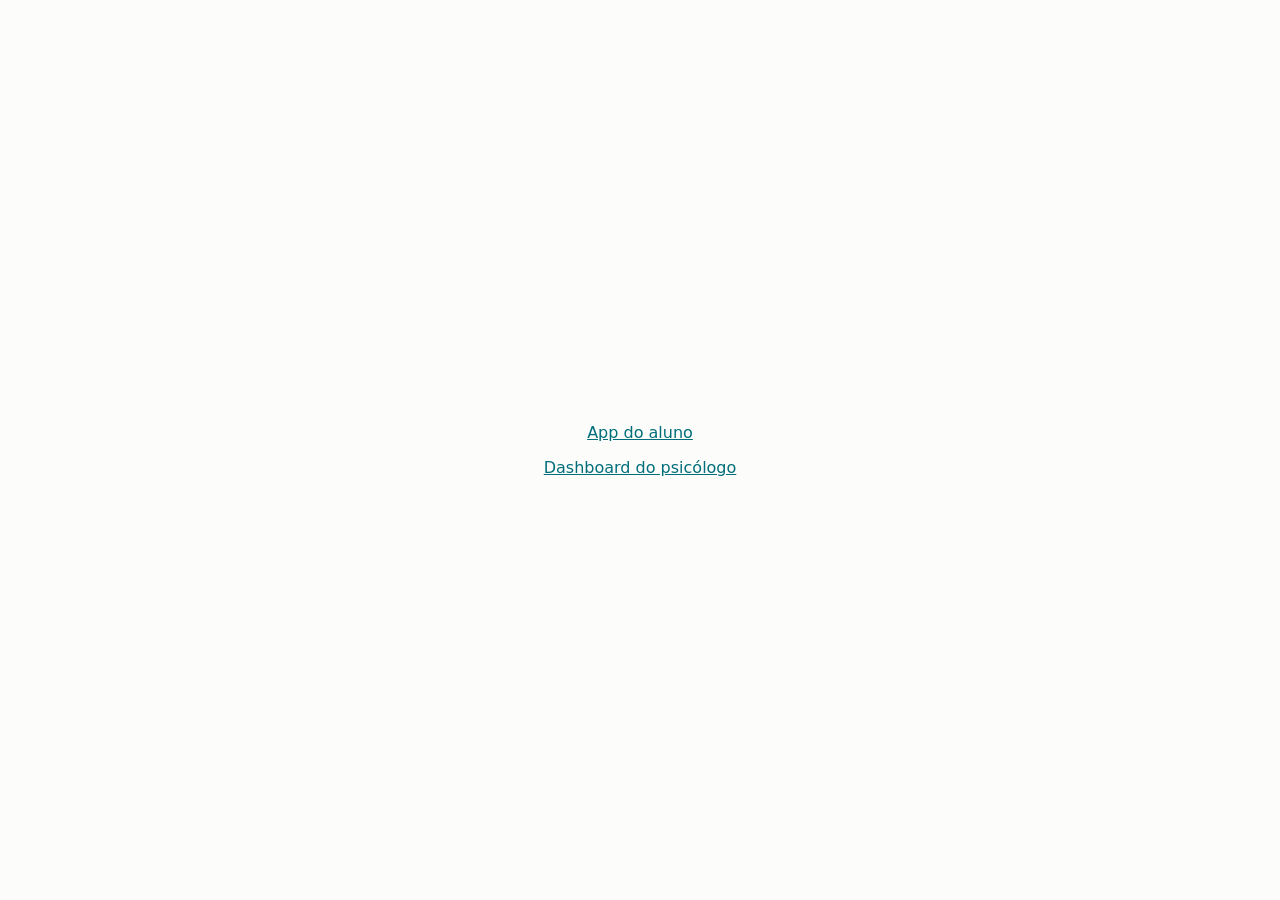
==== commit 9f26300f: "Add psychologist dashboard prototype (Visão geral) - Move the student app into app/ and add a root i" ====
--- a/index.html
+++ b/index.html
@@ -2,397 +2,35 @@
 <html lang="pt-BR">
   <head>
     <meta charset="utf-8" />
-    <meta name="viewport" content="width=device-width, initial-scale=1, viewport-fit=cover" />
-    <title>Nexus · App do aluno — protótipo</title>
+    <meta name="viewport" content="width=device-width, initial-scale=1" />
+    <title>Nexus — protótipos</title>
 
-    <link rel="preconnect" href="https://fonts.googleapis.com" />
-    <link rel="preconnect" href="https://fonts.gstatic.com" crossorigin />
-    <link
-      href="https://fonts.googleapis.com/css2?family=Nunito:wght@400;600;700;800&display=swap"
-      rel="stylesheet"
-    />
-
-    <!-- Camadas do sistema, na ordem do contrato: primitives -> semantic ->
-         tipografia da superfície. O app é Nunito; typography-dashboard.css
-         NÃO entra aqui, é outro produto. -->
+    <!-- Porta de entrada, não produto: só aponta para as duas superfícies.
+         Por isso carrega Primitives + Semantic e nenhuma das tipografias. -->
     <link rel="stylesheet" href="theme/primitives.css" />
     <link rel="stylesheet" href="theme/semantic.css" />
-    <link rel="stylesheet" href="theme/typography-app.css" />
-    <link rel="stylesheet" href="theme/illustration.css" />
-    <link rel="stylesheet" href="styles/app.css" />
+    <style>
+      body {
+        margin: 0;
+        min-height: 100vh;
+        display: flex;
+        flex-direction: column;
+        align-items: center;
+        justify-content: center;
+        gap: var(--space-stack-lg);
+        background: var(--surface-page);
+        color: var(--text-primary);
+        font-family: system-ui, sans-serif;
+      }
+
+      a {
+        color: var(--text-brand);
+      }
+    </style>
   </head>
 
   <body>
-    <div class="device">
-      <div class="app">
-        <!-- ============================================================
-             Início
-             ============================================================ -->
-        <section class="screen" id="screen-inicio" data-screen="inicio" data-active>
-          <div class="screen__body">
-            <!-- Vista 1: escolher o clima -->
-            <div class="view" data-view="picker">
-            <header class="app-bar">
-              <div class="app-bar__identity">
-                <div class="avatar avatar--photo" aria-hidden="true">
-                  <img src="assets/img/avatar-maria.jpg" alt="" />
-                </div>
-                <div class="app-bar__greeting">
-                  <span class="app-heading-3">Oi, Maria!</span>
-                  <span class="app-bar__date app-caption-md" id="today">Segunda, 21 de julho</span>
-                </div>
-              </div>
-              <button class="btn btn--tertiary" type="button" data-action="notifications" aria-label="Notificações">
-                <span class="icon icon--bell" aria-hidden="true"></span>
-              </button>
-            </header>
-
-            <div class="checkin">
-              <div class="checkin__main">
-                <div class="checkin__intro">
-                  <h1 class="checkin__title app-heading-1">Como está seu céu hoje?</h1>
-                  <p class="checkin__subtitle app-body-md">
-                    Escolha o clima que combina com você
-                  </p>
-                </div>
-
-                <div class="checkin__picker">
-                  <div class="checkin__state">
-                    <!-- data-sky é setado por setStep(). Ele muda o peso do
-                         fundo e o tipo de luz do card: a escada vai de
-                         tempestade (mais fechado, luz só no raio) até céu
-                         limpo (mais claro, luz voltando sempre).
-                         O valor escrito aqui é o do meio da fila, que é
-                         onde a página abre — evita o pisca antes do JS. -->
-                    <div class="checkin__card" data-sky="cloudy">
-                      <span class="checkin__sky" aria-hidden="true"></span>
-                      <span class="checkin__shine" aria-hidden="true"></span>
-                      <span class="weather weather--lg" data-weather-slot="current" data-size="lg"></span>
-                    </div>
-                    <p class="checkin__label app-heading-2" id="weather-label">Nublado</p>
-                  </div>
-
-                  <div class="checkin__control">
-                    <div class="weather-row" id="weather-row"></div>
-
-                    <!-- Slider, 158:71. O que recebe o toque é o frame de 48. -->
-                    <div class="slider">
-                      <div
-                        class="slider__touch"
-                        id="slider"
-                        role="slider"
-                        tabindex="0"
-                        aria-label="Como está o seu céu hoje"
-                        aria-valuemin="1"
-                        aria-valuemax="5"
-                        aria-valuenow="3"
-                        aria-valuetext="Nublado"
-                      >
-                        <div class="slider__track"><div class="slider__fill" id="slider-fill"></div></div>
-                        <div class="slider__knob" id="slider-knob"></div>
-                      </div>
-                      <div class="slider__steps" aria-hidden="true">
-                        <span class="slider__step"></span>
-                        <span class="slider__step"></span>
-                        <span class="slider__step"></span>
-                        <span class="slider__step"></span>
-                        <span class="slider__step"></span>
-                      </div>
-                    </div>
-                  </div>
-                </div>
-              </div>
-
-              <div class="checkin__actions">
-                <button class="btn btn--primary btn--block app-label-sm" type="button" data-action="register">
-                  Registrar meu dia
-                </button>
-                <button class="btn btn--critical btn--block app-label-sm" type="button" data-action="sos">
-                  Preciso conversar agora
-                </button>
-              </div>
-            </div>
-            </div>
-
-            <!-- ------------------------------------------------------
-                 Vista 2: comentário opcional — 205:716
-
-                 Entra de baixo para cima por cima da vista anterior. É
-                 etapa, não modal: a Tab Bar continua acessível e não há
-                 fundo escurecido.
-                 ------------------------------------------------------ -->
-            <div class="view view--comment" data-view="comment" hidden>
-              <div class="comment__bar">
-                <button class="btn btn--tertiary app-label-sm" type="button" data-action="comment-skip">
-                  Pular
-                </button>
-              </div>
-
-              <div class="comment__field">
-                <div class="comment__text">
-                  <h1 class="comment__title app-heading-2" id="comment-title">
-                    Deseja compartilhar algo que aconteceu nos últimos dias?
-                  </h1>
-                  <p class="comment__hint app-body-md">
-                    Diminua o brilho do celular caso precise de mais privacidade
-                  </p>
-                </div>
-                <div class="comment__input">
-                  <textarea
-                    class="textarea app-body-md"
-                    id="comment-input"
-                    rows="4"
-                    aria-labelledby="comment-title"
-                    aria-describedby="comment-status"
-                    placeholder="Use suas próprias palavras, sinta-se livre para compartilhar"
-                  ></textarea>
-                  <!-- Disabled não é só cor: o porquê tem que estar em texto.
-                       Fica colado no campo, não no botão: é o campo que
-                       destrava o envio. -->
-                  <p class="comment__status app-caption-md" id="comment-status">
-                    Escreva uma mensagem para liberar o envio
-                  </p>
-                </div>
-              </div>
-
-              <div class="comment__submit">
-                <button
-                  class="btn btn--primary btn--block app-label-sm"
-                  type="button"
-                  data-action="comment-send"
-                  id="comment-send"
-                  disabled
-                >
-                  Enviar comentário
-                </button>
-              </div>
-            </div>
-
-            <!-- Vista 3: confirmado — 205:505
-
-                 O palco da confirmação. Tudo que está aqui e não estava no
-                 Figma é decoração de movimento — brilho, varredura de luz e
-                 as três faíscas. Nada disso carrega informação: é tudo
-                 aria-hidden e some inteiro em prefers-reduced-motion.
-
-                 .done__orbit existe por um motivo técnico: a entrada e a
-                 flutuação em loop são as duas transform, e duas animações
-                 na mesma propriedade do mesmo elemento se anulam. Órbita
-                 faz a entrada, a arte dentro dela flutua.
-
-                 .done__escape é o que estoura PARA FORA do card. O
-                 conteúdo dele é escrito pelo JS a cada registro porque
-                 muda com o clima: faísca no céu limpo, nuvem e gota
-                 conforme desce a rampa. -->
-            <div class="done view" data-view="done" hidden>
-              <div class="done__content">
-                <div class="done__state">
-                  <div class="done__stage" data-sky="clear">
-                    <div class="done__card">
-                      <span class="done__sky" aria-hidden="true"></span>
-                      <span class="done__glow" aria-hidden="true"></span>
-                      <span class="done__shine" aria-hidden="true"></span>
-                      <span class="done__orbit">
-                        <span class="weather weather--lg" data-weather-slot="done" data-size="lg"></span>
-                      </span>
-                    </div>
-                    <span class="done__escape" id="done-escape" aria-hidden="true"></span>
-                  </div>
-                  <p class="done__label app-heading-2" id="done-label">Céu limpo</p>
-                </div>
-
-                <div class="done__text app-body-md">
-                  <p>Seu dia foi registrado!</p>
-                  <p id="done-streak">Já são 12 dias de sequência.<br />Parabéns pela força!</p>
-                </div>
-
-                <div class="done__actions">
-                  <button class="btn btn--primary btn--block app-label-sm" type="button" data-action="home">
-                    Retornar para o início
-                  </button>
-                  <button class="btn btn--tertiary btn--block app-label-sm" type="button" data-action="redo">
-                    Mudar meu registro
-                  </button>
-                </div>
-              </div>
-            </div>
-          </div>
-        </section>
-
-        <!-- ============================================================
-             Histórico
-             ============================================================ -->
-        <section class="screen" id="screen-historico" data-screen="historico">
-          <div class="screen__body">
-            <!-- ------------------------------------------------------
-                 Trava do histórico
-
-                 O histórico é a única tela que guarda o passado: os
-                 climas de todos os dias e os comentários escritos nos
-                 dias ruins. O celular do aluno passa de mão em mão na
-                 escola e em casa — por isso ESTA tela pede senha e as
-                 outras não. Registrar o dia e pedir ajuda continuam a
-                 um toque: o que se protege é o que já foi contado,
-                 nunca o socorro.
-
-                 Protótipo: a senha é 1234 e está no JS, à vista.
-                 Isto é a maquete da trava, não a trava — na versão
-                 real quem confere a senha é o servidor, e o que ele
-                 guarda é o hash dela, nunca o número.
-                 ------------------------------------------------------ -->
-            <div class="vault" data-vault="lock">
-              <div class="vault__intro">
-                <span class="vault__badge" aria-hidden="true">
-                  <span class="icon icon--md icon--lock"></span>
-                </span>
-                <h1 class="vault__title app-heading-2">Só você entra aqui</h1>
-                <p class="vault__hint app-body-md">
-                  Digite seus 4 números para abrir o histórico
-                </p>
-              </div>
-
-              <div class="vault__entry">
-                <!-- Os pontos são imagem de um valor só, não quatro
-                     campos: por isso role="img" com o label reescrito a
-                     cada tecla, em vez de quatro elementos que o leitor
-                     de tela teria de percorrer. -->
-                <div class="vault__dots" id="pin-dots" role="img" aria-label="Nenhum número digitado">
-                  <span class="pin-dot"></span>
-                  <span class="pin-dot"></span>
-                  <span class="pin-dot"></span>
-                  <span class="pin-dot"></span>
-                </div>
-                <!-- Reservado no layout desde o começo: o erro não pode
-                     empurrar o teclado para baixo no exato momento em
-                     que o dedo já está indo para a tecla. -->
-                <p class="vault__status app-caption-md" id="pin-status"></p>
-              </div>
-
-              <div class="keypad" id="keypad" role="group" aria-label="Teclado numérico"></div>
-
-              <button
-                class="btn btn--tertiary btn--block app-label-sm"
-                type="button"
-                data-action="pin-forgot"
-              >
-                Esqueci minha senha
-              </button>
-            </div>
-
-            <!-- A lista só existe depois da senha. Ela é quem rola,
-                 não o corpo da tela: a trava tem altura fixa. -->
-            <div class="vault vault--open" data-vault="list" hidden>
-              <h1 class="section-title app-heading-1">Histórico</h1>
-              <ul class="history" id="history-list"></ul>
-            </div>
-          </div>
-        </section>
-
-        <!-- ============================================================
-             Perfil
-             ============================================================ -->
-        <section class="screen" id="screen-perfil" data-screen="perfil">
-          <div class="screen__body">
-            <h1 class="section-title app-heading-1">Perfil</h1>
-            <div class="profile">
-              <div class="profile__head">
-                <div class="avatar avatar--photo" aria-hidden="true">
-                  <img src="assets/img/avatar-maria.jpg" alt="" />
-                </div>
-                <div class="app-bar__greeting">
-                  <span class="app-heading-2">Maria Souza</span>
-                  <span class="app-bar__date app-caption-md">9º ano · Turma B</span>
-                </div>
-              </div>
-              <div class="profile__rows">
-                <div class="profile__row app-body-md">
-                  <span>Psicóloga</span><span>Ana Ribeiro</span>
-                </div>
-                <div class="profile__row app-body-md">
-                  <span>Próximo encontro</span><span>Quinta, 24 de julho</span>
-                </div>
-                <div class="profile__row app-body-md">
-                  <span>Registros seguidos</span><span id="streak">4 dias</span>
-                </div>
-              </div>
-              <button class="btn btn--critical btn--block app-label-sm" type="button" data-action="sos">
-                Preciso conversar agora
-              </button>
-            </div>
-          </div>
-        </section>
-
-        <!-- ============================================================
-             Tab Bar — 155:28. Fora do container de margem: é borda a borda.
-             ============================================================ -->
-        <nav class="tab-bar" aria-label="Navegação principal">
-          <button class="tab-item" type="button" data-tab="inicio" aria-current="page">
-            <span class="icon icon--md icon--house" aria-hidden="true"></span>
-            <span class="app-caption-md">Início</span>
-          </button>
-          <button class="tab-item" type="button" data-tab="historico">
-            <span class="icon icon--md icon--clock" aria-hidden="true"></span>
-            <span class="app-caption-md">Histórico</span>
-          </button>
-          <button class="tab-item" type="button" data-tab="perfil">
-            <span class="icon icon--md icon--user" aria-hidden="true"></span>
-            <span class="app-caption-md">Perfil</span>
-          </button>
-        </nav>
-      </div>
-
-      <!-- SOS — 253:611
-
-           O pedido de ajuda não sai num toque só: o aluno escreve antes o
-           que está acontecendo, e é esse texto que vai junto com o aviso
-           para a psicóloga. Por isso o envio nasce desabilitado. -->
-      <div class="sheet" id="sos" role="dialog" aria-modal="true" aria-labelledby="sos-title" aria-describedby="sos-body">
-        <div class="sheet__panel">
-          <div class="sheet__text">
-            <h2 class="sheet__title app-heading-2" id="sos-title">Conversar agora</h2>
-            <p class="sheet__body app-body-md" id="sos-body">
-              Vamos avisar ao psicólogo responsável que você precisa conversar com ele(a).
-            </p>
-          </div>
-
-          <div class="sheet__field">
-            <p class="sheet__label app-body-md" id="sos-label">
-              Antes disso, dê alguns detalhes sobre o que está acontecendo com você
-            </p>
-            <textarea
-              class="textarea app-body-md"
-              id="sos-input"
-              rows="4"
-              aria-labelledby="sos-label"
-              aria-describedby="sos-status"
-              placeholder="Use suas próprias palavras, sinta-se livre para compartilhar"
-            ></textarea>
-            <!-- Disabled não é só cor: o porquê tem que estar em texto. -->
-            <p class="sheet__status app-caption-md" id="sos-status">
-              Escreva uma mensagem para liberar o envio
-            </p>
-          </div>
-
-          <div class="sheet__actions">
-            <button
-              class="btn btn--primary btn--block app-label-sm"
-              type="button"
-              data-action="sos-confirm"
-              id="sos-send"
-              disabled
-            >
-              Enviar mensagem
-            </button>
-            <button class="btn btn--tertiary btn--block app-label-sm" type="button" data-action="sos-close">
-              Voltar
-            </button>
-          </div>
-        </div>
-      </div>
-
-      <p class="visually-hidden" role="status" aria-live="polite" id="live"></p>
-    </div>
-
-    <script src="scripts/app.js"></script>
+    <a href="app/">App do aluno</a>
+    <a href="dashboard/">Dashboard do psicólogo</a>
   </body>
 </html>
